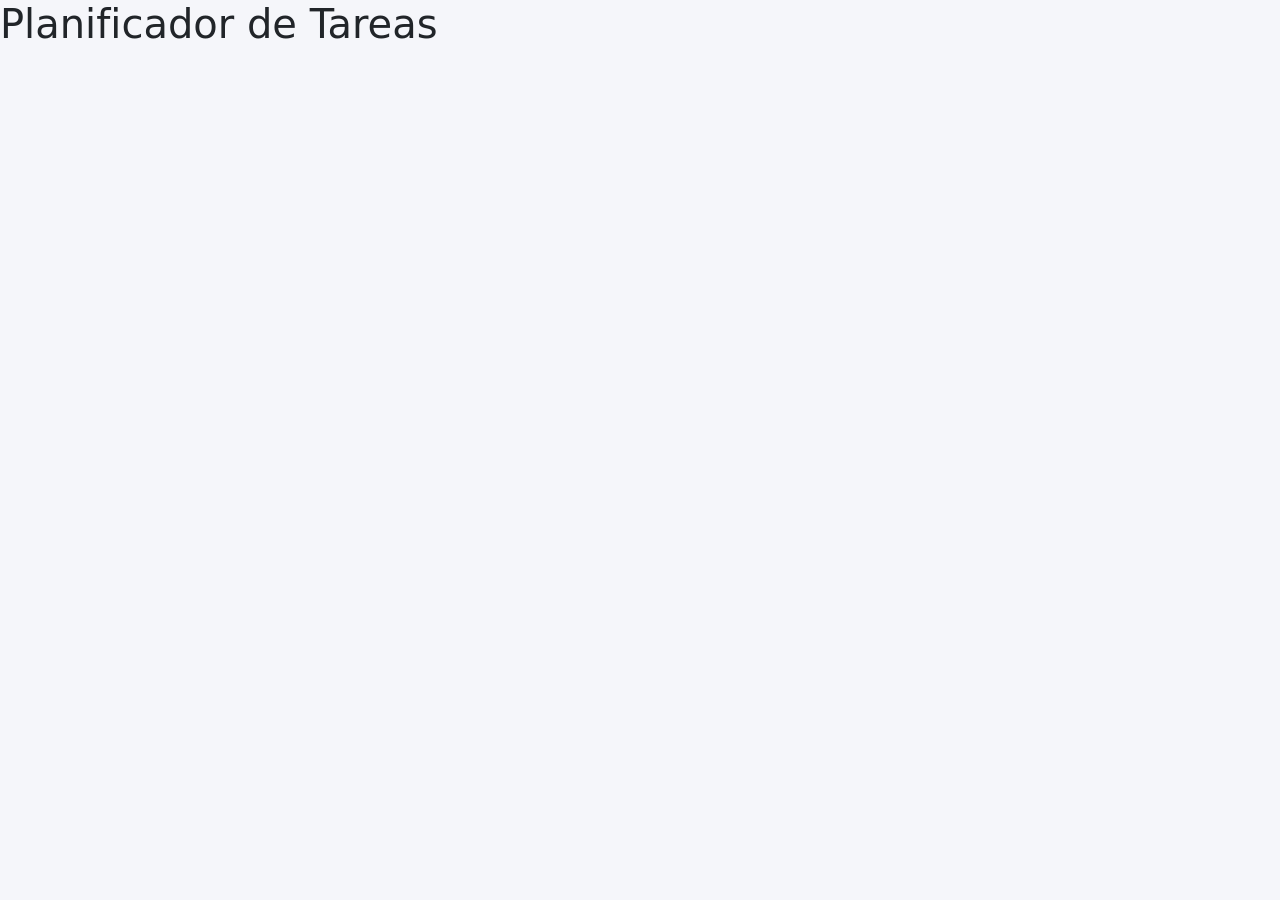
==== index.html @ eb653128 "Crea la estructura inicial del proyecto" ====
<!DOCTYPE html>
<html lang="es">
<head>
  <meta charset="UTF-8">
  <meta name="viewport" content="width=device-width, initial-scale=1.0">
  <title>Planificador de Tareas</title>
  <link href="https://cdn.jsdelivr.net/npm/bootstrap@5.3.3/dist/css/bootstrap.min.css" rel="stylesheet">
  <link rel="stylesheet" href="css/styles.css">
</head>
<body>
  <h1>Planificador de Tareas</h1>
  <script src="https://cdn.jsdelivr.net/npm/bootstrap@5.3.3/dist/js/bootstrap.bundle.min.js"></script>
</body>
</html>
---- css/styles.css ----
body {
  background-color: #f5f6fa;
}
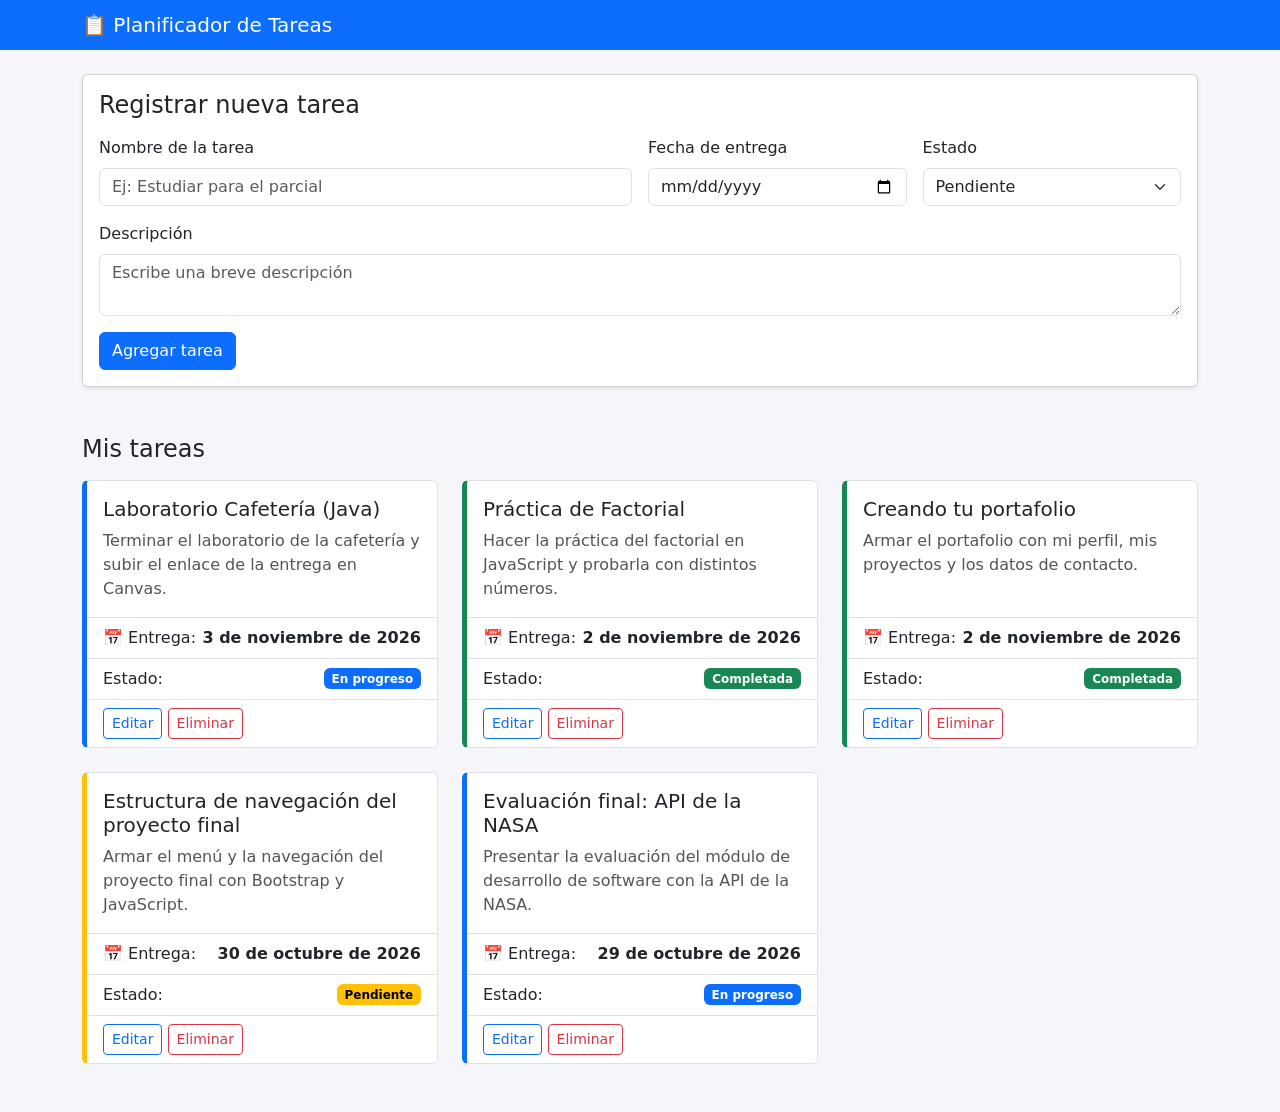
==== commit 5cef805e: "Agrego tarjeta de tarea y lista de tareas" ====
--- a/index.html
+++ b/index.html
@@ -4,11 +4,195 @@
   <meta charset="UTF-8">
   <meta name="viewport" content="width=device-width, initial-scale=1.0">
   <title>Planificador de Tareas</title>
+
+  <!-- Bootstrap 5 -->
   <link href="https://cdn.jsdelivr.net/npm/bootstrap@5.3.3/dist/css/bootstrap.min.css" rel="stylesheet">
+
   <link rel="stylesheet" href="css/styles.css">
 </head>
+
 <body>
-  <h1>Planificador de Tareas</h1>
+
+  <!-- Barra de navegación -->
+  <nav class="navbar navbar-dark bg-primary mb-4">
+    <div class="container">
+      <span class="navbar-brand mb-0 h1">📋 Planificador de Tareas</span>
+    </div>
+  </nav>
+
+  <main class="container pb-5">
+
+    <!-- Formulario de la Tarea 1 -->
+    <section class="card shadow-sm mb-5">
+      <div class="card-body">
+        <h2 class="h4 card-title mb-3">Registrar nueva tarea</h2>
+
+        <form>
+          <div class="row g-3">
+            <div class="col-md-6">
+              <label for="nombre" class="form-label">Nombre de la tarea</label>
+              <input type="text" class="form-control" id="nombre" placeholder="Ej: Estudiar para el parcial">
+            </div>
+
+            <div class="col-md-3">
+              <label for="fecha" class="form-label">Fecha de entrega</label>
+              <input type="date" class="form-control" id="fecha">
+            </div>
+
+            <div class="col-md-3">
+              <label for="estado" class="form-label">Estado</label>
+              <select class="form-select" id="estado">
+                <option selected>Pendiente</option>
+                <option>En progreso</option>
+                <option>Completada</option>
+              </select>
+            </div>
+
+            <div class="col-12">
+              <label for="descripcion" class="form-label">Descripción</label>
+              <textarea class="form-control" id="descripcion" rows="2" placeholder="Escribe una breve descripción"></textarea>
+            </div>
+
+            <div class="col-12">
+              <button type="submit" class="btn btn-primary">Agregar tarea</button>
+            </div>
+          </div>
+        </form>
+      </div>
+    </section>
+
+    <!-- Lista de tareas -->
+    <section>
+      <h2 class="h4 mb-3">Mis tareas</h2>
+
+      <!-- Contenedor donde van las tarjetas (1 columna en celular, 2 en tablet, 3 en pantalla grande) -->
+      <div class="row row-cols-1 row-cols-md-2 row-cols-lg-3 g-4" id="lista-tareas">
+
+        <!-- Tarjeta 1 -->
+        <div class="col">
+          <div class="card tarjeta-tarea estado-progreso h-100">
+            <div class="card-body">
+              <h3 class="h5 card-title">Laboratorio Cafetería (Java)</h3>
+              <p class="card-text">Terminar el laboratorio de la cafetería y subir el enlace de la entrega en Canvas.</p>
+            </div>
+            <ul class="list-group list-group-flush">
+              <li class="list-group-item d-flex justify-content-between align-items-center">
+                <span>📅 Entrega:</span>
+                <strong>3 de noviembre de 2026</strong>
+              </li>
+              <li class="list-group-item d-flex justify-content-between align-items-center">
+                <span>Estado:</span>
+                <span class="badge text-bg-primary">En progreso</span>
+              </li>
+            </ul>
+            <div class="card-footer bg-white">
+              <button type="button" class="btn btn-outline-primary btn-sm">Editar</button>
+              <button type="button" class="btn btn-outline-danger btn-sm">Eliminar</button>
+            </div>
+          </div>
+        </div>
+
+        <!-- Tarjeta 2 -->
+        <div class="col">
+          <div class="card tarjeta-tarea estado-completada h-100">
+            <div class="card-body">
+              <h3 class="h5 card-title">Práctica de Factorial</h3>
+              <p class="card-text">Hacer la práctica del factorial en JavaScript y probarla con distintos números.</p>
+            </div>
+            <ul class="list-group list-group-flush">
+              <li class="list-group-item d-flex justify-content-between align-items-center">
+                <span>📅 Entrega:</span>
+                <strong>2 de noviembre de 2026</strong>
+              </li>
+              <li class="list-group-item d-flex justify-content-between align-items-center">
+                <span>Estado:</span>
+                <span class="badge text-bg-success">Completada</span>
+              </li>
+            </ul>
+            <div class="card-footer bg-white">
+              <button type="button" class="btn btn-outline-primary btn-sm">Editar</button>
+              <button type="button" class="btn btn-outline-danger btn-sm">Eliminar</button>
+            </div>
+          </div>
+        </div>
+
+        <!-- Tarjeta 3 -->
+        <div class="col">
+          <div class="card tarjeta-tarea estado-completada h-100">
+            <div class="card-body">
+              <h3 class="h5 card-title">Creando tu portafolio</h3>
+              <p class="card-text">Armar el portafolio con mi perfil, mis proyectos y los datos de contacto.</p>
+            </div>
+            <ul class="list-group list-group-flush">
+              <li class="list-group-item d-flex justify-content-between align-items-center">
+                <span>📅 Entrega:</span>
+                <strong>2 de noviembre de 2026</strong>
+              </li>
+              <li class="list-group-item d-flex justify-content-between align-items-center">
+                <span>Estado:</span>
+                <span class="badge text-bg-success">Completada</span>
+              </li>
+            </ul>
+            <div class="card-footer bg-white">
+              <button type="button" class="btn btn-outline-primary btn-sm">Editar</button>
+              <button type="button" class="btn btn-outline-danger btn-sm">Eliminar</button>
+            </div>
+          </div>
+        </div>
+
+        <!-- Tarjeta 4 -->
+        <div class="col">
+          <div class="card tarjeta-tarea estado-pendiente h-100">
+            <div class="card-body">
+              <h3 class="h5 card-title">Estructura de navegación del proyecto final</h3>
+              <p class="card-text">Armar el menú y la navegación del proyecto final con Bootstrap y JavaScript.</p>
+            </div>
+            <ul class="list-group list-group-flush">
+              <li class="list-group-item d-flex justify-content-between align-items-center">
+                <span>📅 Entrega:</span>
+                <strong>30 de octubre de 2026</strong>
+              </li>
+              <li class="list-group-item d-flex justify-content-between align-items-center">
+                <span>Estado:</span>
+                <span class="badge text-bg-warning">Pendiente</span>
+              </li>
+            </ul>
+            <div class="card-footer bg-white">
+              <button type="button" class="btn btn-outline-primary btn-sm">Editar</button>
+              <button type="button" class="btn btn-outline-danger btn-sm">Eliminar</button>
+            </div>
+          </div>
+        </div>
+
+        <!-- Tarjeta 5 -->
+        <div class="col">
+          <div class="card tarjeta-tarea estado-progreso h-100">
+            <div class="card-body">
+              <h3 class="h5 card-title">Evaluación final: API de la NASA</h3>
+              <p class="card-text">Presentar la evaluación del módulo de desarrollo de software con la API de la NASA.</p>
+            </div>
+            <ul class="list-group list-group-flush">
+              <li class="list-group-item d-flex justify-content-between align-items-center">
+                <span>📅 Entrega:</span>
+                <strong>29 de octubre de 2026</strong>
+              </li>
+              <li class="list-group-item d-flex justify-content-between align-items-center">
+                <span>Estado:</span>
+                <span class="badge text-bg-primary">En progreso</span>
+              </li>
+            </ul>
+            <div class="card-footer bg-white">
+              <button type="button" class="btn btn-outline-primary btn-sm">Editar</button>
+              <button type="button" class="btn btn-outline-danger btn-sm">Eliminar</button>
+            </div>
+          </div>
+        </div>
+
+      </div>
+    </section>
+
+  </main>
+
   <script src="https://cdn.jsdelivr.net/npm/bootstrap@5.3.3/dist/js/bootstrap.bundle.min.js"></script>
 </body>
-</html>+</html>
--- a/css/styles.css
+++ b/css/styles.css
@@ -1,3 +1,23 @@
 body {
-  background-color: #f5f6fa;
-}+  background-color: #f4f6f9;
+}
+
+/* Un poquito de estilo para que las tarjetas se vean ordenadas */
+.tarjeta-tarea {
+  border: 1px solid #dee2e6;
+  border-left: 5px solid #0d6efd;
+  transition: box-shadow 0.2s;
+}
+
+.tarjeta-tarea:hover {
+  box-shadow: 0 4px 12px rgba(0, 0, 0, 0.12);
+}
+
+/* El borde de la izquierda cambia según el estado */
+.estado-pendiente   { border-left-color: #ffc107; }
+.estado-progreso    { border-left-color: #0d6efd; }
+.estado-completada  { border-left-color: #198754; }
+
+.tarjeta-tarea .card-text {
+  color: #555;
+}
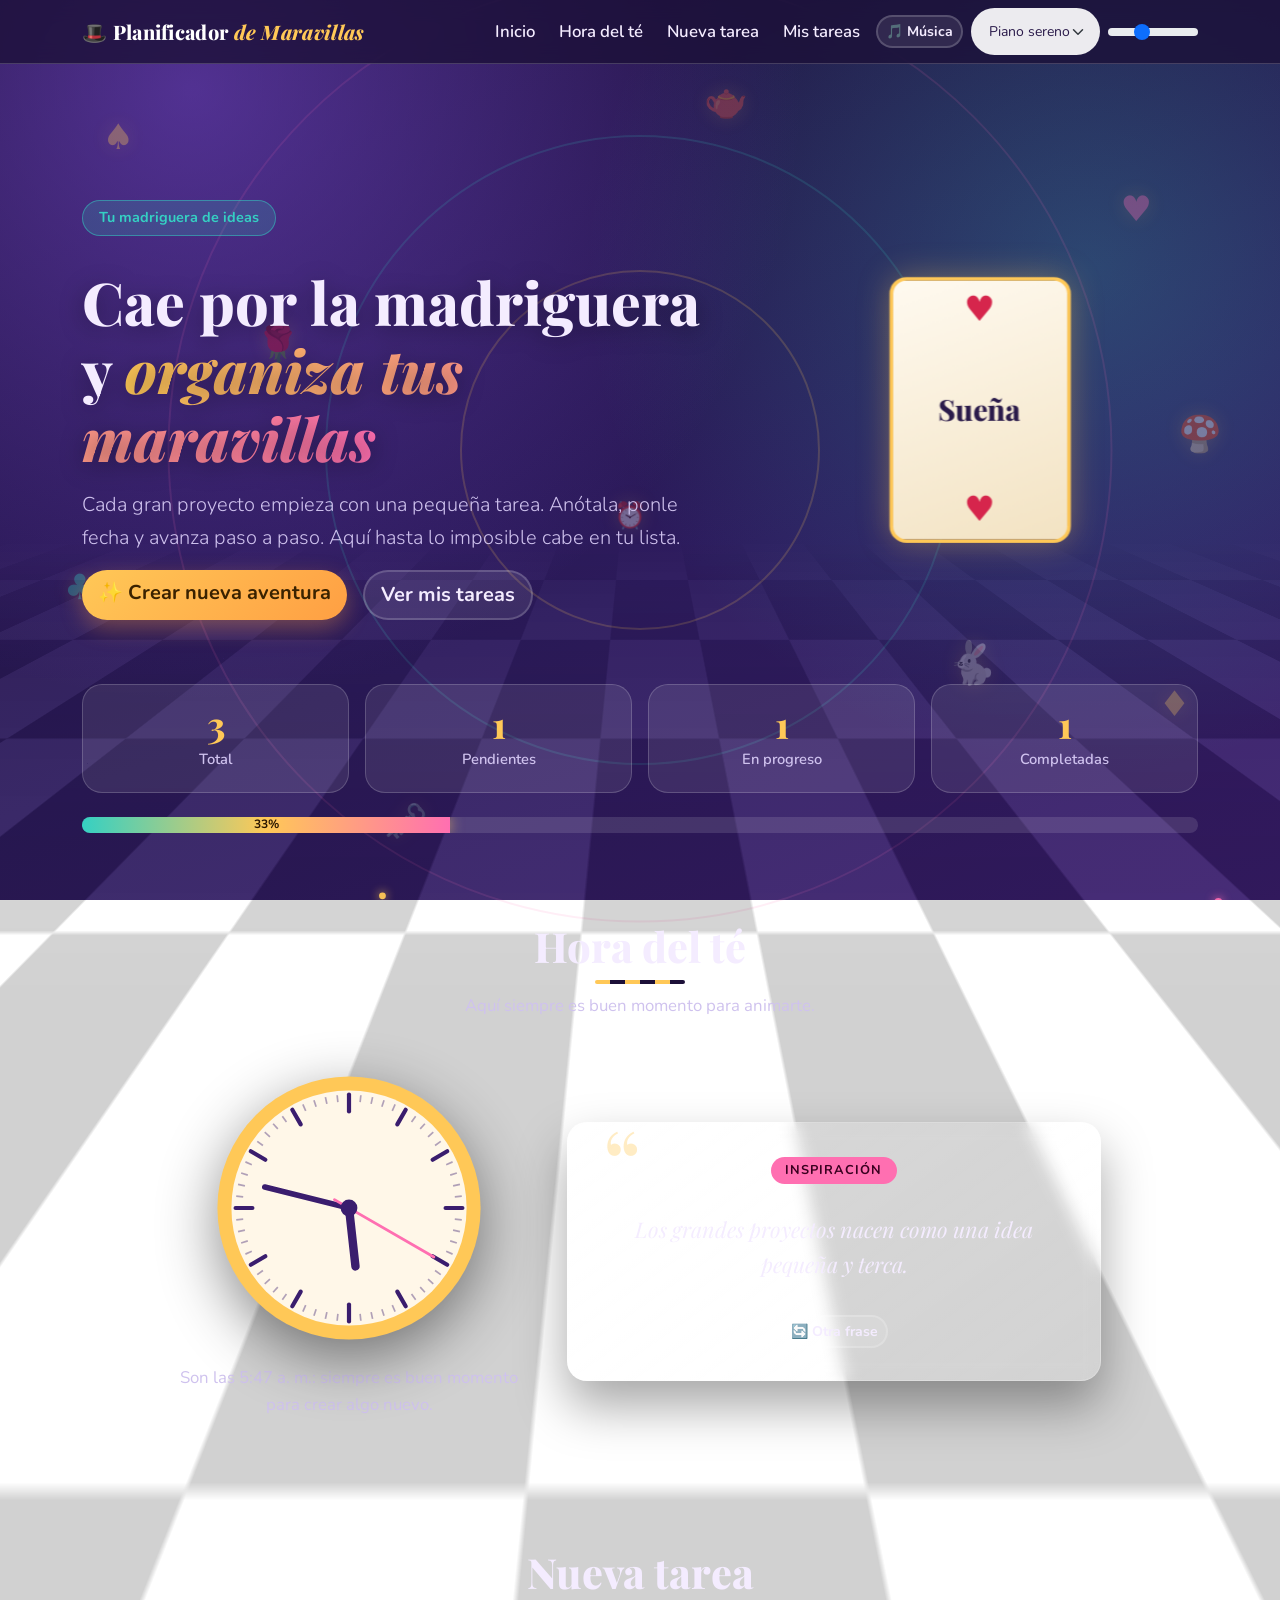
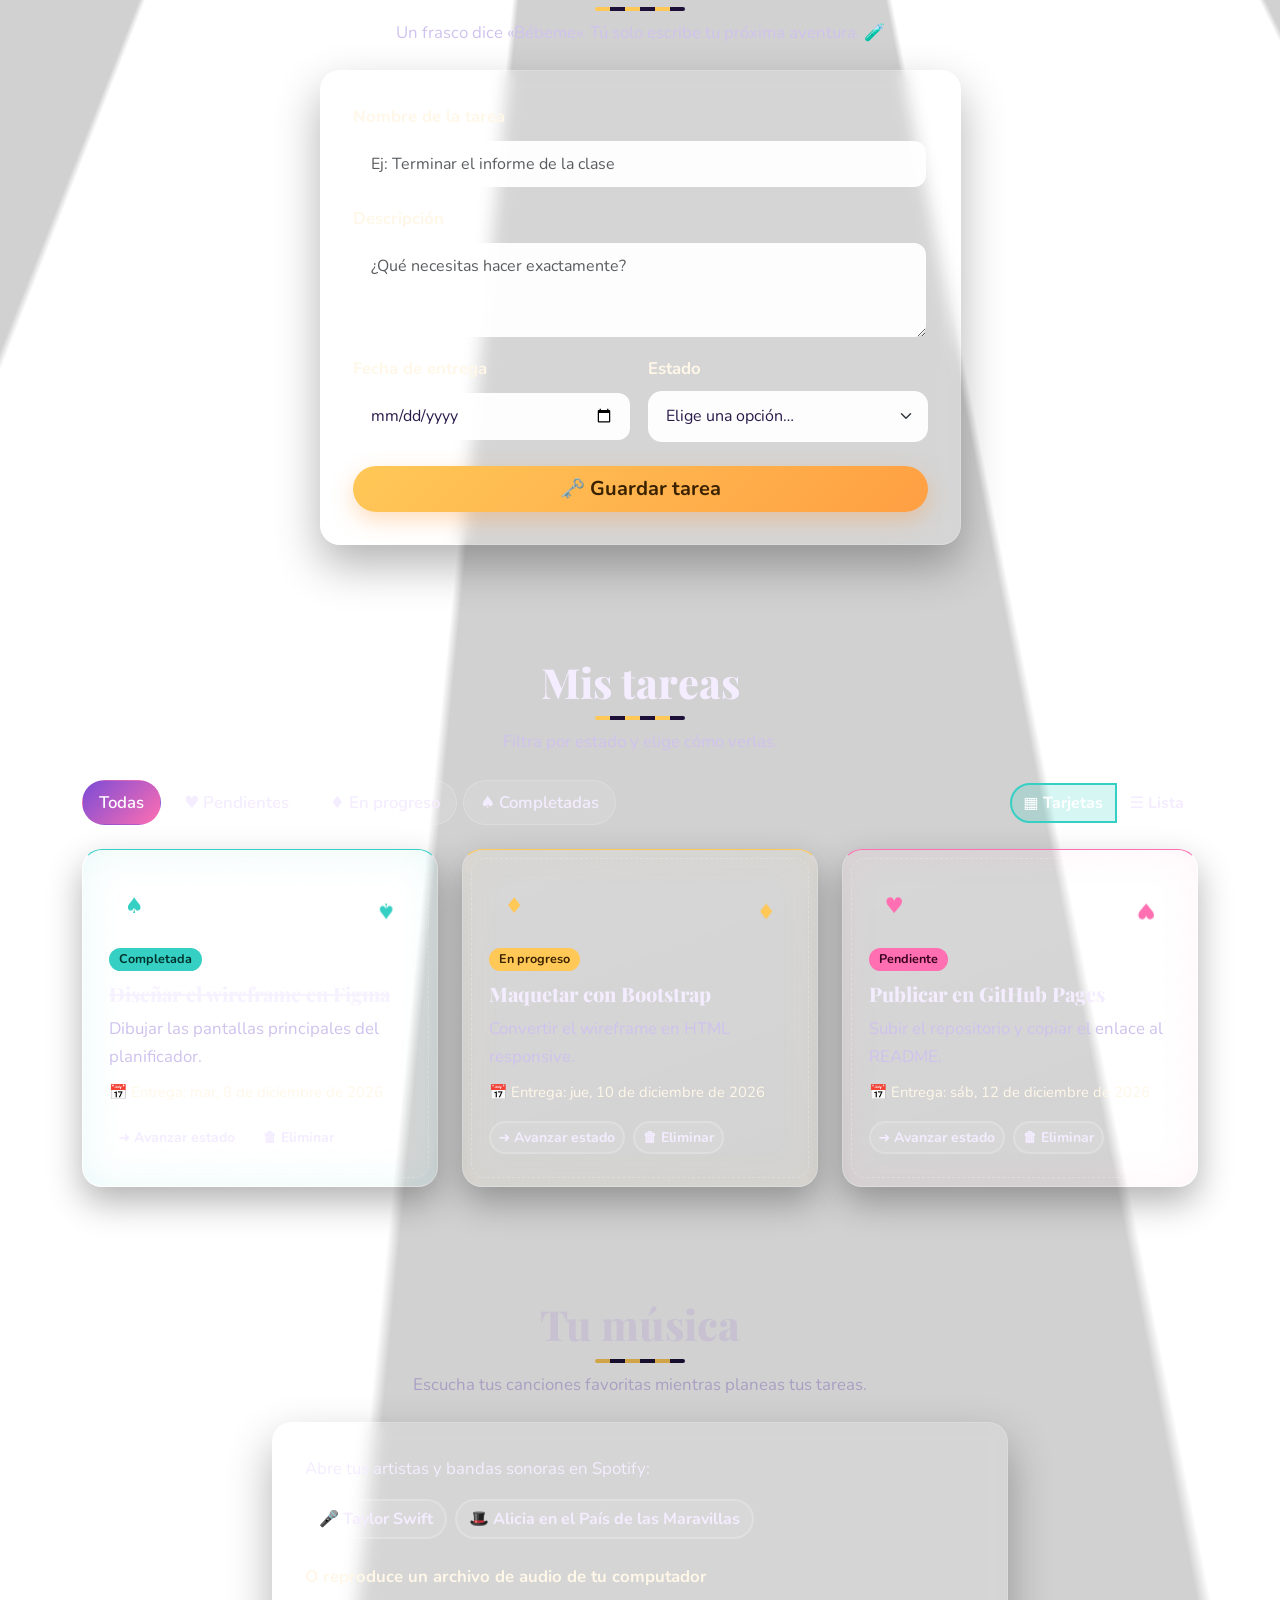
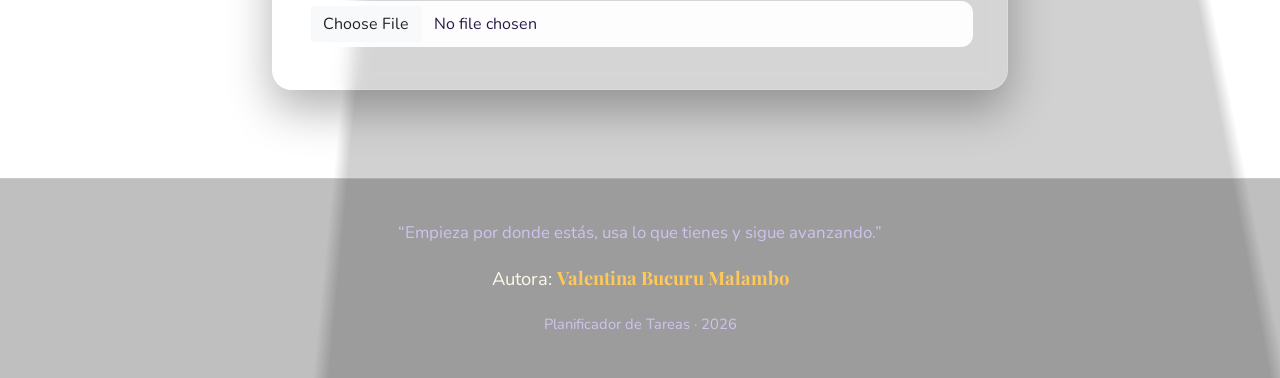
==== commit a52c6fa8: "Organizar estructura del proyecto" ====
--- a/index.html
+++ b/index.html
@@ -2,197 +2,274 @@
 <html lang="es">
 <head>
   <meta charset="UTF-8">
-  <meta name="viewport" content="width=device-width, initial-scale=1.0">
-  <title>Planificador de Tareas</title>
-
-  <!-- Bootstrap 5 -->
+  <meta name="viewport" content="width=device-width, initial-scale=1">
+  <meta name="description" content="Planificador de Tareas con temática del País de las Maravillas: crea, organiza y completa tus proyectos.">
+  <meta name="theme-color" content="#1c1038">
+  <title>Planificador de Tareas | País de las Maravillas</title>
+  <link rel="icon" href="data:image/svg+xml,%3Csvg xmlns='http://www.w3.org/2000/svg' viewBox='0 0 100 100'%3E%3Ctext y='.9em' font-size='90'%3E🎩%3C/text%3E%3C/svg%3E">
+
+  <!-- Bootstrap 5 y tipografías -->
   <link href="https://cdn.jsdelivr.net/npm/bootstrap@5.3.3/dist/css/bootstrap.min.css" rel="stylesheet">
-
-  <link rel="stylesheet" href="css/styles.css">
+  <link rel="preconnect" href="https://fonts.googleapis.com">
+  <link rel="preconnect" href="https://fonts.gstatic.com" crossorigin>
+  <link href="https://fonts.googleapis.com/css2?family=Nunito:wght@400;600;700&family=Playfair+Display:ital,wght@0,600;0,800;1,500&display=swap" rel="stylesheet">
+  <link rel="stylesheet" href="styles.css">
 </head>
-
 <body>
 
+  <!-- Partículas doradas y destellos del cursor -->
+  <canvas id="destellos" aria-hidden="true"></canvas>
+
+  <!-- Escena de fondo: madriguera, objetos flotantes y piso de ajedrez -->
+  <div class="escena" aria-hidden="true">
+    <div class="capa" data-depth="0.02"><span class="anillo a1"></span><span class="anillo a2"></span><span class="anillo a3"></span></div>
+    <div class="capa" data-depth="0.05">
+      <span class="flota f1">♠</span><span class="flota f2">♥</span>
+      <span class="flota f3">♣</span><span class="flota f4">♦</span>
+      <span class="flota f5">🍄</span><span class="flota f6">🗝️</span>
+      <span class="flota f7">🫖</span><span class="flota f8">⏰</span>
+      <span class="flota f9">🌹</span><span class="flota f10">🐇</span>
+    </div>
+    <div class="piso"></div>
+  </div>
+
   <!-- Barra de navegación -->
-  <nav class="navbar navbar-dark bg-primary mb-4">
+  <nav class="navbar navbar-expand-lg navbar-dark fixed-top barra">
     <div class="container">
-      <span class="navbar-brand mb-0 h1">📋 Planificador de Tareas</span>
+      <a class="navbar-brand marca" href="#inicio">🎩 Planificador <span>de Maravillas</span></a>
+      <button class="navbar-toggler" type="button" data-bs-toggle="collapse" data-bs-target="#menuPrincipal"
+              aria-controls="menuPrincipal" aria-expanded="false" aria-label="Abrir menú">
+        <span class="navbar-toggler-icon"></span>
+      </button>
+      <div class="collapse navbar-collapse" id="menuPrincipal">
+        <ul class="navbar-nav ms-auto align-items-lg-center gap-lg-2">
+          <li class="nav-item"><a class="nav-link" href="#inicio">Inicio</a></li>
+          <li class="nav-item"><a class="nav-link" href="#te">Hora del té</a></li>
+          <li class="nav-item"><a class="nav-link" href="#nueva-tarea">Nueva tarea</a></li>
+          <li class="nav-item"><a class="nav-link" href="#mis-tareas">Mis tareas</a></li>
+          <li class="nav-item d-flex flex-wrap align-items-center gap-2 mt-2 mt-lg-0">
+            <button id="musicToggleBtn" class="btn btn-sm btn-musica" type="button" aria-pressed="false">🎵 Música</button>
+            <select id="trackSelect" class="form-select form-select-sm selector-pista" aria-label="Elegir melodía">
+              <option value="3" selected>Piano sereno</option>
+              <option value="4">Piano alegre</option>
+              <option value="5">Violín soñador</option>
+              <option value="6">Violín festivo</option>
+              <option value="0">Vals del té</option>
+              <option value="1">Madriguera</option>
+              <option value="2">Jardín de rosas</option>
+            </select>
+            <input id="volumeRange" type="range" class="form-range volumen" min="0" max="100" value="35" aria-label="Volumen">
+          </li>
+        </ul>
+      </div>
     </div>
   </nav>
 
-  <main class="container pb-5">
-
-    <!-- Formulario de la Tarea 1 -->
-    <section class="card shadow-sm mb-5">
-      <div class="card-body">
-        <h2 class="h4 card-title mb-3">Registrar nueva tarea</h2>
-
-        <form>
-          <div class="row g-3">
-            <div class="col-md-6">
-              <label for="nombre" class="form-label">Nombre de la tarea</label>
-              <input type="text" class="form-control" id="nombre" placeholder="Ej: Estudiar para el parcial">
-            </div>
-
-            <div class="col-md-3">
-              <label for="fecha" class="form-label">Fecha de entrega</label>
-              <input type="date" class="form-control" id="fecha">
-            </div>
-
-            <div class="col-md-3">
-              <label for="estado" class="form-label">Estado</label>
-              <select class="form-select" id="estado">
-                <option selected>Pendiente</option>
-                <option>En progreso</option>
-                <option>Completada</option>
-              </select>
-            </div>
-
-            <div class="col-12">
-              <label for="descripcion" class="form-label">Descripción</label>
-              <textarea class="form-control" id="descripcion" rows="2" placeholder="Escribe una breve descripción"></textarea>
-            </div>
-
-            <div class="col-12">
-              <button type="submit" class="btn btn-primary">Agregar tarea</button>
-            </div>
-          </div>
-        </form>
-      </div>
-    </section>
-
-    <!-- Lista de tareas -->
-    <section>
-      <h2 class="h4 mb-3">Mis tareas</h2>
-
-      <!-- Contenedor donde van las tarjetas (1 columna en celular, 2 en tablet, 3 en pantalla grande) -->
-      <div class="row row-cols-1 row-cols-md-2 row-cols-lg-3 g-4" id="lista-tareas">
-
-        <!-- Tarjeta 1 -->
-        <div class="col">
-          <div class="card tarjeta-tarea estado-progreso h-100">
-            <div class="card-body">
-              <h3 class="h5 card-title">Laboratorio Cafetería (Java)</h3>
-              <p class="card-text">Terminar el laboratorio de la cafetería y subir el enlace de la entrega en Canvas.</p>
-            </div>
-            <ul class="list-group list-group-flush">
-              <li class="list-group-item d-flex justify-content-between align-items-center">
-                <span>📅 Entrega:</span>
-                <strong>3 de noviembre de 2026</strong>
-              </li>
-              <li class="list-group-item d-flex justify-content-between align-items-center">
-                <span>Estado:</span>
-                <span class="badge text-bg-primary">En progreso</span>
-              </li>
-            </ul>
-            <div class="card-footer bg-white">
-              <button type="button" class="btn btn-outline-primary btn-sm">Editar</button>
-              <button type="button" class="btn btn-outline-danger btn-sm">Eliminar</button>
-            </div>
-          </div>
-        </div>
-
-        <!-- Tarjeta 2 -->
-        <div class="col">
-          <div class="card tarjeta-tarea estado-completada h-100">
-            <div class="card-body">
-              <h3 class="h5 card-title">Práctica de Factorial</h3>
-              <p class="card-text">Hacer la práctica del factorial en JavaScript y probarla con distintos números.</p>
-            </div>
-            <ul class="list-group list-group-flush">
-              <li class="list-group-item d-flex justify-content-between align-items-center">
-                <span>📅 Entrega:</span>
-                <strong>2 de noviembre de 2026</strong>
-              </li>
-              <li class="list-group-item d-flex justify-content-between align-items-center">
-                <span>Estado:</span>
-                <span class="badge text-bg-success">Completada</span>
-              </li>
-            </ul>
-            <div class="card-footer bg-white">
-              <button type="button" class="btn btn-outline-primary btn-sm">Editar</button>
-              <button type="button" class="btn btn-outline-danger btn-sm">Eliminar</button>
-            </div>
-          </div>
-        </div>
-
-        <!-- Tarjeta 3 -->
-        <div class="col">
-          <div class="card tarjeta-tarea estado-completada h-100">
-            <div class="card-body">
-              <h3 class="h5 card-title">Creando tu portafolio</h3>
-              <p class="card-text">Armar el portafolio con mi perfil, mis proyectos y los datos de contacto.</p>
-            </div>
-            <ul class="list-group list-group-flush">
-              <li class="list-group-item d-flex justify-content-between align-items-center">
-                <span>📅 Entrega:</span>
-                <strong>2 de noviembre de 2026</strong>
-              </li>
-              <li class="list-group-item d-flex justify-content-between align-items-center">
-                <span>Estado:</span>
-                <span class="badge text-bg-success">Completada</span>
-              </li>
-            </ul>
-            <div class="card-footer bg-white">
-              <button type="button" class="btn btn-outline-primary btn-sm">Editar</button>
-              <button type="button" class="btn btn-outline-danger btn-sm">Eliminar</button>
-            </div>
-          </div>
-        </div>
-
-        <!-- Tarjeta 4 -->
-        <div class="col">
-          <div class="card tarjeta-tarea estado-pendiente h-100">
-            <div class="card-body">
-              <h3 class="h5 card-title">Estructura de navegación del proyecto final</h3>
-              <p class="card-text">Armar el menú y la navegación del proyecto final con Bootstrap y JavaScript.</p>
-            </div>
-            <ul class="list-group list-group-flush">
-              <li class="list-group-item d-flex justify-content-between align-items-center">
-                <span>📅 Entrega:</span>
-                <strong>30 de octubre de 2026</strong>
-              </li>
-              <li class="list-group-item d-flex justify-content-between align-items-center">
-                <span>Estado:</span>
-                <span class="badge text-bg-warning">Pendiente</span>
-              </li>
-            </ul>
-            <div class="card-footer bg-white">
-              <button type="button" class="btn btn-outline-primary btn-sm">Editar</button>
-              <button type="button" class="btn btn-outline-danger btn-sm">Eliminar</button>
-            </div>
-          </div>
-        </div>
-
-        <!-- Tarjeta 5 -->
-        <div class="col">
-          <div class="card tarjeta-tarea estado-progreso h-100">
-            <div class="card-body">
-              <h3 class="h5 card-title">Evaluación final: API de la NASA</h3>
-              <p class="card-text">Presentar la evaluación del módulo de desarrollo de software con la API de la NASA.</p>
-            </div>
-            <ul class="list-group list-group-flush">
-              <li class="list-group-item d-flex justify-content-between align-items-center">
-                <span>📅 Entrega:</span>
-                <strong>29 de octubre de 2026</strong>
-              </li>
-              <li class="list-group-item d-flex justify-content-between align-items-center">
-                <span>Estado:</span>
-                <span class="badge text-bg-primary">En progreso</span>
-              </li>
-            </ul>
-            <div class="card-footer bg-white">
-              <button type="button" class="btn btn-outline-primary btn-sm">Editar</button>
-              <button type="button" class="btn btn-outline-danger btn-sm">Eliminar</button>
-            </div>
-          </div>
-        </div>
-
-      </div>
-    </section>
-
+  <main>
+    <!-- HERO -->
+    <section id="inicio" class="hero">
+      <div class="container">
+        <div class="row align-items-center gy-5 gx-lg-5">
+          <div class="col-lg-7 text-center text-lg-start revelar">
+            <p class="etiqueta">Tu madriguera de ideas</p>
+            <h1 class="titulo-hero">Cae por la madriguera y <em>organiza tus maravillas</em></h1>
+            <p class="lead texto-suave">Cada gran proyecto empieza con una pequeña tarea. Anótala, ponle fecha y
+              avanza paso a paso. Aquí hasta lo imposible cabe en tu lista.</p>
+            <div class="d-flex flex-wrap gap-3 justify-content-center justify-content-lg-start">
+              <a href="#nueva-tarea" class="btn btn-dorado btn-lg">✨ Crear nueva aventura</a>
+              <a href="#mis-tareas" class="btn btn-contorno btn-lg">Ver mis tareas</a>
+            </div>
+          </div>
+
+          <!-- Rueda 3D de cartas -->
+          <div class="col-lg-5 revelar">
+            <div class="escenario-3d" aria-hidden="true">
+              <div class="rueda">
+                <div class="carta-3d c1"><b>♥</b><span>Sueña</span><b>♥</b></div>
+                <div class="carta-3d c2"><b>♦</b><span>Crea</span><b>♦</b></div>
+                <div class="carta-3d c3"><b>♠</b><span>Avanza</span><b>♠</b></div>
+                <div class="carta-3d c4"><b>♣</b><span>Logra</span><b>♣</b></div>
+              </div>
+            </div>
+          </div>
+        </div>
+      </div>
+    </section>
+
+    <!-- RESUMEN -->
+    <section class="resumen" aria-label="Resumen de tareas">
+      <div class="container revelar">
+        <div class="row g-3 text-center">
+          <div class="col-6 col-md-3"><div class="dato tilt"><span id="statTotal">0</span><small>Total</small></div></div>
+          <div class="col-6 col-md-3"><div class="dato tilt"><span id="statPendiente">0</span><small>Pendientes</small></div></div>
+          <div class="col-6 col-md-3"><div class="dato tilt"><span id="statProgreso">0</span><small>En progreso</small></div></div>
+          <div class="col-6 col-md-3"><div class="dato tilt"><span id="statCompletada">0</span><small>Completadas</small></div></div>
+        </div>
+        <div class="progress barra-avance mt-4" role="progressbar" aria-label="Avance general" aria-valuemin="0" aria-valuemax="100">
+          <div id="avanceBar" class="progress-bar" style="width: 0%">0%</div>
+        </div>
+      </div>
+    </section>
+
+    <!-- HORA DEL TÉ: reloj y frases -->
+    <section id="te" class="seccion">
+      <div class="container">
+        <h2 class="titulo-seccion text-center revelar">Hora del té</h2>
+        <p class="text-center texto-suave mb-5 revelar">Aquí siempre es buen momento para animarte.</p>
+        <div class="row gy-5 gx-lg-5 align-items-center justify-content-center">
+          <div class="col-md-5 col-lg-4 text-center revelar">
+            <div class="reloj tilt" role="img" aria-label="Reloj con la hora actual">
+              <svg viewBox="0 0 200 200" width="100%">
+                <circle cx="100" cy="100" r="94" class="reloj-borde"/>
+                <circle cx="100" cy="100" r="84" class="reloj-cara"/>
+                <g id="relojMarcas"></g>
+                <line id="manecillaHora" x1="100" y1="100" x2="100" y2="58" class="mano mano-h"/>
+                <line id="manecillaMin" x1="100" y1="100" x2="100" y2="38" class="mano mano-m"/>
+                <line id="manecillaSeg" x1="100" y1="112" x2="100" y2="30" class="mano mano-s"/>
+                <circle cx="100" cy="100" r="6" class="reloj-centro"/>
+              </svg>
+            </div>
+            <p class="mt-3 texto-suave" id="horaTexto">Cargando la hora…</p>
+          </div>
+          <div class="col-md-7 col-lg-6 revelar">
+            <article class="frase-card tilt" id="fraseCard">
+              <span class="frase-tipo" id="fraseTipo">Ánimo</span>
+              <blockquote class="frase-texto" id="fraseTexto">Cargando una idea maravillosa…</blockquote>
+              <button id="nuevaFraseBtn" class="btn btn-sm btn-contorno" type="button">🔄 Otra frase</button>
+            </article>
+          </div>
+        </div>
+      </div>
+    </section>
+
+    <!-- FORMULARIO -->
+    <section id="nueva-tarea" class="seccion">
+      <div class="container">
+        <div class="row justify-content-center">
+          <div class="col-lg-8 col-xl-7">
+            <h2 class="titulo-seccion text-center revelar">Nueva tarea</h2>
+            <p class="text-center texto-suave mb-4 revelar">Un frasco dice «Bébeme». Tú solo escribe tu próxima aventura. 🧪</p>
+
+            <!-- Alerta de error (oculta al inicio) -->
+            <div id="formAlert" class="alert alert-danger d-none" role="alert" aria-live="assertive">
+              <strong>¡Ups, algo falta en el sombrero! 🎩</strong>
+              <ul id="formAlertList" class="mb-0 mt-2"></ul>
+            </div>
+
+            <form id="taskForm" class="formulario revelar" novalidate>
+              <div class="mb-3">
+                <label for="newTaskNameInput" class="form-label">Nombre de la tarea</label>
+                <input type="text" id="newTaskNameInput" class="form-control" maxlength="60" placeholder="Ej: Terminar el informe de la clase">
+                <div class="invalid-feedback">El nombre no puede estar vacío.</div>
+              </div>
+
+              <div class="mb-3">
+                <label for="newTaskDescriptionInput" class="form-label">Descripción</label>
+                <textarea id="newTaskDescriptionInput" class="form-control" rows="3" maxlength="200" placeholder="¿Qué necesitas hacer exactamente?"></textarea>
+                <div class="invalid-feedback">La descripción no puede estar vacía.</div>
+              </div>
+
+              <div class="row g-3 mb-4">
+                <div class="col-sm-6">
+                  <label for="newTaskDateInput" class="form-label">Fecha de entrega</label>
+                  <input type="date" id="newTaskDateInput" class="form-control">
+                  <div class="invalid-feedback">Selecciona una fecha de entrega.</div>
+                </div>
+                <div class="col-sm-6">
+                  <label for="newTaskStatusSelect" class="form-label">Estado</label>
+                  <select id="newTaskStatusSelect" class="form-select">
+                    <option value="" selected>Elige una opción…</option>
+                    <option value="pendiente">Pendiente</option>
+                    <option value="progreso">En progreso</option>
+                    <option value="completada">Completada</option>
+                  </select>
+                  <div class="invalid-feedback">Debes seleccionar un estado.</div>
+                </div>
+              </div>
+
+              <button type="submit" class="btn btn-dorado btn-lg w-100">🗝️ Guardar tarea</button>
+            </form>
+          </div>
+        </div>
+      </div>
+    </section>
+
+    <!-- LISTA Y TARJETAS -->
+    <section id="mis-tareas" class="seccion">
+      <div class="container">
+        <h2 class="titulo-seccion text-center revelar">Mis tareas</h2>
+        <p class="text-center texto-suave mb-4 revelar">Filtra por estado y elige cómo verlas.</p>
+
+        <div class="d-flex flex-wrap justify-content-between align-items-center gap-3 mb-4">
+          <ul class="nav nav-pills filtros" id="filtroTareas">
+            <li class="nav-item"><button class="nav-link active" data-filtro="todas" type="button">Todas</button></li>
+            <li class="nav-item"><button class="nav-link" data-filtro="pendiente" type="button">♥ Pendientes</button></li>
+            <li class="nav-item"><button class="nav-link" data-filtro="progreso" type="button">♦ En progreso</button></li>
+            <li class="nav-item"><button class="nav-link" data-filtro="completada" type="button">♠ Completadas</button></li>
+          </ul>
+          <div class="btn-group" role="group" aria-label="Cambiar vista">
+            <button type="button" id="vistaTarjetasBtn" class="btn btn-contorno active">▦ Tarjetas</button>
+            <button type="button" id="vistaListaBtn" class="btn btn-contorno">☰ Lista</button>
+          </div>
+        </div>
+
+        <!-- Componente: tarjetas de tarea -->
+        <div id="taskCards" class="row g-4"></div>
+
+        <!-- Componente: lista de tareas -->
+        <ul id="taskList" class="list-group lista-tareas d-none"></ul>
+
+        <p id="listaVacia" class="vacio d-none">Aún no hay tareas por aquí. ¡Crea la primera y empieza a soñar! 🌙</p>
+      </div>
+    </section>
   </main>
 
+  <!-- TU MÚSICA -->
+  <section id="tu-musica" class="seccion">
+    <div class="container">
+      <h2 class="titulo-seccion text-center revelar">Tu música</h2>
+      <p class="text-center texto-suave mb-4 revelar">Escucha tus canciones favoritas mientras planeas tus tareas.</p>
+      <div class="row justify-content-center">
+        <div class="col-lg-8 revelar">
+          <div class="formulario">
+            <p class="mb-3">Abre tus artistas y bandas sonoras en Spotify:</p>
+            <div class="d-flex flex-wrap gap-2 mb-4">
+              <a class="btn btn-contorno" target="_blank" rel="noopener noreferrer"
+                 href="https://open.spotify.com/search/Taylor%20Swift">🎤 Taylor Swift</a>
+              <a class="btn btn-contorno" target="_blank" rel="noopener noreferrer"
+                 href="https://open.spotify.com/search/Alice%20in%20Wonderland%20soundtrack">🎩 Alicia en el País de las Maravillas</a>
+            </div>
+            <label for="archivoMusica" class="form-label">O reproduce un archivo de audio de tu computador</label>
+            <input type="file" id="archivoMusica" class="form-control" accept="audio/*">
+            <p id="nombrePista" class="small texto-suave mt-2 mb-2"></p>
+            <audio id="audioPropio" class="w-100" controls hidden></audio>
+          </div>
+        </div>
+      </div>
+    </div>
+  </section>
+
+  <footer class="pie">
+    <div class="container text-center">
+      <p class="mb-1">“Empieza por donde estás, usa lo que tienes y sigue avanzando.”</p>
+
+      <p class="autora-pie">Autora: <strong>Valentina Bucuru Malambo</strong></p>
+
+      <small>Planificador de Tareas · 2026</small>
+    </div>
+  </footer>
+
+  <!-- Toast de confirmación -->
+  <div class="toast-container position-fixed bottom-0 end-0 p-3">
+    <div id="toastOk" class="toast align-items-center text-bg-success border-0" role="status" aria-live="polite" aria-atomic="true">
+      <div class="d-flex">
+        <div class="toast-body" id="toastTexto">Tarea guardada.</div>
+        <button type="button" class="btn-close btn-close-white me-2 m-auto" data-bs-dismiss="toast" aria-label="Cerrar"></button>
+      </div>
+    </div>
+  </div>
+
   <script src="https://cdn.jsdelivr.net/npm/bootstrap@5.3.3/dist/js/bootstrap.bundle.min.js"></script>
+  <script src="app.js"></script>
 </body>
 </html>
--- a/styles.css
+++ b/styles.css
@@ -0,0 +1,566 @@
+/* ==========================================================
+   Planificador de Tareas · País de las Maravillas
+   ========================================================== */
+
+:root {
+  --noche: #1c1038;
+  --noche-2: #2d1b5e;
+  --violeta: #7b4bd6;
+  --turquesa: #35d0c3;
+  --rosa: #ff6fb1;
+  --oro: #ffc857;
+  --crema: #fff7e8;
+  --texto: #f4ecff;
+  --texto-suave: #cfc2ee;
+  --vidrio: rgba(255, 255, 255, 0.09);
+  --borde: rgba(255, 255, 255, 0.18);
+  --radio: 20px;
+}
+
+* { box-sizing: border-box; }
+
+html { scroll-behavior: smooth; scroll-padding-top: 80px; }
+
+body {
+  margin: 0;
+  font-family: 'Nunito', system-ui, -apple-system, 'Segoe UI', sans-serif;
+  font-size: 1.05rem;
+  line-height: 1.65;
+  color: var(--texto);
+  background:
+    radial-gradient(circle at 15% 10%, rgba(123, 75, 214, 0.55), transparent 45%),
+    radial-gradient(circle at 85% 30%, rgba(53, 208, 195, 0.25), transparent 40%),
+    linear-gradient(160deg, var(--noche), var(--noche-2) 60%, #3a1d6e);
+  background-attachment: fixed;
+  min-height: 100vh;
+  overflow-x: hidden;
+}
+
+h1, h2, h3, .marca { font-family: 'Playfair Display', Georgia, serif; }
+
+a { color: var(--oro); }
+
+/* ---------- Escena de fondo (profundidad) ---------- */
+.escena {
+  position: fixed;
+  inset: 0;
+  z-index: 0;
+  pointer-events: none;
+  perspective: 900px;
+}
+
+.capa {
+  position: absolute;
+  inset: 0;
+  transition: transform 0.15s ease-out;
+}
+
+.anillo {
+  position: absolute;
+  top: 50%;
+  left: 50%;
+  border: 2px solid rgba(255, 200, 87, 0.18);
+  border-radius: 50%;
+  transform: translate(-50%, -50%);
+  animation: latido 9s ease-in-out infinite;
+}
+.a1 { width: 40vmin; height: 40vmin; }
+.a2 { width: 70vmin; height: 70vmin; animation-delay: -3s; border-color: rgba(53, 208, 195, 0.15); }
+.a3 { width: 105vmin; height: 105vmin; animation-delay: -6s; border-color: rgba(255, 111, 177, 0.12); }
+
+@keyframes latido {
+  0%, 100% { transform: translate(-50%, -50%) scale(0.92); opacity: 0.5; }
+  50% { transform: translate(-50%, -50%) scale(1.06); opacity: 1; }
+}
+
+.flota {
+  position: absolute;
+  font-size: 2.2rem;
+  opacity: 0.35;
+  animation: flotar 8s ease-in-out infinite;
+  filter: drop-shadow(0 0 10px rgba(255, 200, 87, 0.4));
+}
+.f1 { top: 12%; left: 8%; color: var(--oro); }
+.f2 { top: 20%; right: 10%; color: var(--rosa); animation-delay: -2s; }
+.f3 { top: 62%; left: 5%; color: var(--turquesa); animation-delay: -4s; }
+.f4 { top: 75%; right: 7%; color: var(--oro); animation-delay: -1s; }
+.f5 { top: 45%; left: 92%; animation-delay: -3s; }
+.f6 { top: 88%; left: 30%; animation-delay: -5s; }
+.f7 { top: 8%; left: 55%; animation-delay: -6s; }
+.f8 { top: 55%; left: 48%; animation-delay: -7s; font-size: 1.6rem; }
+
+@keyframes flotar {
+  0%, 100% { transform: translateY(0) rotate(-6deg); }
+  50% { transform: translateY(-26px) rotate(8deg); }
+}
+
+main, footer, .barra { position: relative; z-index: 1; }
+
+/* ---------- Navegación ---------- */
+.barra {
+  background: rgba(28, 16, 56, 0.78);
+  backdrop-filter: blur(10px);
+  border-bottom: 1px solid var(--borde);
+}
+.marca { font-weight: 800; letter-spacing: 0.3px; }
+.marca span { color: var(--oro); font-style: italic; }
+.nav-link { color: var(--texto) !important; font-weight: 600; }
+.nav-link:hover { color: var(--oro) !important; }
+
+.volumen { width: 90px; accent-color: var(--oro); }
+
+/* ---------- Botones ---------- */
+.btn { border-radius: 999px; font-weight: 700; transition: transform 0.2s, box-shadow 0.2s; }
+.btn:hover { transform: translateY(-3px); }
+
+.btn-dorado {
+  background: linear-gradient(135deg, var(--oro), #ff9f43);
+  color: #3a2200;
+  border: 0;
+  box-shadow: 0 8px 22px rgba(255, 159, 67, 0.35);
+}
+.btn-dorado:hover { color: #3a2200; box-shadow: 0 12px 28px rgba(255, 159, 67, 0.5); }
+
+.btn-contorno {
+  color: var(--texto);
+  border: 2px solid var(--borde);
+  background: var(--vidrio);
+}
+.btn-contorno:hover, .btn-contorno.active {
+  color: #fff;
+  border-color: var(--turquesa);
+  background: rgba(53, 208, 195, 0.2);
+}
+
+.btn-musica {
+  color: var(--texto);
+  border: 2px solid var(--borde);
+  background: var(--vidrio);
+}
+.btn-musica.sonando {
+  border-color: var(--oro);
+  background: rgba(255, 200, 87, 0.2);
+  animation: latido-suave 1.6s ease-in-out infinite;
+}
+@keyframes latido-suave { 50% { box-shadow: 0 0 18px rgba(255, 200, 87, 0.6); } }
+
+/* ---------- Hero ---------- */
+.hero { padding: 8.5rem 0 3rem; }
+
+.etiqueta {
+  display: inline-block;
+  padding: 0.3rem 1rem;
+  border-radius: 999px;
+  background: rgba(53, 208, 195, 0.18);
+  border: 1px solid rgba(53, 208, 195, 0.5);
+  color: var(--turquesa);
+  font-weight: 700;
+  font-size: 0.9rem;
+}
+
+.titulo-hero {
+  font-size: clamp(2.1rem, 5.5vw, 3.7rem);
+  font-weight: 800;
+  line-height: 1.15;
+  margin: 1rem 0;
+  text-shadow: 0 4px 24px rgba(0, 0, 0, 0.35);
+}
+.titulo-hero em {
+  color: var(--oro);
+  background: linear-gradient(90deg, var(--oro), var(--rosa));
+  -webkit-background-clip: text;
+  background-clip: text;
+  -webkit-text-fill-color: transparent;
+}
+
+.texto-suave { color: var(--texto-suave); }
+
+/* ---------- Tilt 3D ---------- */
+.tilt {
+  transform-style: preserve-3d;
+  transition: transform 0.18s ease-out, box-shadow 0.3s;
+  will-change: transform;
+}
+
+/* ---------- Tarjeta de frase ---------- */
+.frase-card {
+  padding: 2rem;
+  border-radius: var(--radio);
+  background: linear-gradient(145deg, rgba(255, 255, 255, 0.16), rgba(255, 255, 255, 0.05));
+  border: 1px solid var(--borde);
+  box-shadow: 0 25px 50px rgba(0, 0, 0, 0.35);
+  backdrop-filter: blur(8px);
+  text-align: center;
+}
+.frase-tipo {
+  display: inline-block;
+  padding: 0.2rem 0.9rem;
+  border-radius: 999px;
+  background: var(--rosa);
+  color: #3a0020;
+  font-weight: 700;
+  font-size: 0.8rem;
+  text-transform: uppercase;
+  letter-spacing: 1px;
+  transform: translateZ(30px);
+}
+.frase-texto {
+  font-family: 'Playfair Display', serif;
+  font-style: italic;
+  font-size: 1.35rem;
+  margin: 1.2rem 0 1.5rem;
+  min-height: 5.5rem;
+  display: flex;
+  align-items: center;
+  justify-content: center;
+  transition: opacity 0.4s;
+}
+.frase-texto.saliendo { opacity: 0; }
+
+/* ---------- Resumen ---------- */
+.resumen { padding: 1rem 0 2rem; }
+.dato {
+  padding: 1.2rem 0.5rem;
+  border-radius: var(--radio);
+  background: var(--vidrio);
+  border: 1px solid var(--borde);
+}
+.dato span { display: block; font-family: 'Playfair Display', serif; font-size: 2.3rem; font-weight: 800; color: var(--oro); line-height: 1.1; }
+.dato small { color: var(--texto-suave); font-weight: 600; }
+
+.barra-avance { height: 16px; border-radius: 999px; background: rgba(255, 255, 255, 0.12); }
+.barra-avance .progress-bar {
+  background: linear-gradient(90deg, var(--turquesa), var(--oro), var(--rosa));
+  color: #2a1700;
+  font-weight: 700;
+  font-size: 0.75rem;
+  transition: width 0.6s ease;
+}
+
+/* ---------- Secciones ---------- */
+.seccion { padding: 3.5rem 0; }
+.titulo-seccion { font-size: clamp(1.8rem, 4vw, 2.6rem); font-weight: 800; }
+.titulo-seccion::after {
+  content: '';
+  display: block;
+  width: 90px;
+  height: 4px;
+  margin: 0.6rem auto 0;
+  border-radius: 4px;
+  background: repeating-linear-gradient(90deg, var(--oro) 0 15px, var(--noche) 15px 30px);
+}
+
+/* ---------- Formulario ---------- */
+.formulario {
+  padding: 2rem;
+  border-radius: var(--radio);
+  background: var(--vidrio);
+  border: 1px solid var(--borde);
+  backdrop-filter: blur(8px);
+  box-shadow: 0 20px 45px rgba(0, 0, 0, 0.3);
+}
+.form-label { font-weight: 700; color: var(--crema); }
+.form-control, .form-select {
+  background-color: rgba(255, 255, 255, 0.95);
+  border: 2px solid transparent;
+  border-radius: 14px;
+  padding: 0.7rem 1rem;
+  color: #2a1a4a;
+}
+.form-control:focus, .form-select:focus {
+  border-color: var(--turquesa);
+  box-shadow: 0 0 0 0.25rem rgba(53, 208, 195, 0.3);
+}
+.invalid-feedback { color: #ffb3c7; font-weight: 600; }
+
+.alert-danger {
+  border-radius: 16px;
+  background: rgba(255, 90, 120, 0.18);
+  border: 1px solid rgba(255, 120, 150, 0.6);
+  color: #ffd6e0;
+}
+
+/* ---------- Tarjeta de tarea ---------- */
+.tarea-card {
+  height: 100%;
+  padding: 1.4rem;
+  border-radius: var(--radio);
+  background: linear-gradient(160deg, rgba(255, 255, 255, 0.14), rgba(255, 255, 255, 0.05));
+  border: 1px solid var(--borde);
+  border-top: 5px solid var(--violeta);
+  box-shadow: 0 15px 35px rgba(0, 0, 0, 0.3);
+  display: flex;
+  flex-direction: column;
+  gap: 0.6rem;
+}
+.tarea-card.est-pendiente { border-top-color: var(--rosa); }
+.tarea-card.est-progreso { border-top-color: var(--oro); }
+.tarea-card.est-completada { border-top-color: var(--turquesa); }
+.tarea-card.est-completada .tarea-nombre { text-decoration: line-through; opacity: 0.7; }
+
+.tarea-nombre { font-size: 1.25rem; font-weight: 800; margin: 0; overflow-wrap: anywhere; }
+.tarea-desc { color: var(--texto-suave); margin: 0; flex-grow: 1; overflow-wrap: anywhere; }
+.tarea-fecha { font-size: 0.92rem; color: var(--crema); }
+.tarea-acciones { display: flex; gap: 0.5rem; flex-wrap: wrap; margin-top: 0.4rem; }
+
+.badge-estado { font-weight: 700; padding: 0.4em 0.8em; border-radius: 999px; }
+.badge-pendiente { background: var(--rosa); color: #3a0020; }
+.badge-progreso { background: var(--oro); color: #3a2200; }
+.badge-completada { background: var(--turquesa); color: #00322e; }
+.badge-atrasada { background: #ff4d6d; color: #fff; }
+
+/* ---------- Lista de tareas ---------- */
+.lista-tareas { gap: 0.7rem; display: flex; flex-direction: column; }
+.lista-tareas .list-group-item {
+  background: var(--vidrio);
+  color: var(--texto);
+  border: 1px solid var(--borde);
+  border-radius: 16px !important;
+  padding: 1rem 1.2rem;
+  display: flex;
+  flex-wrap: wrap;
+  align-items: center;
+  justify-content: space-between;
+  gap: 0.8rem;
+}
+.lista-tareas .item-info { flex: 1 1 260px; min-width: 0; }
+.lista-tareas .item-info strong { overflow-wrap: anywhere; }
+.lista-tareas .est-completada strong { text-decoration: line-through; opacity: 0.7; }
+
+/* ---------- Filtros ---------- */
+.filtros .nav-link {
+  color: var(--texto) !important;
+  border-radius: 999px;
+  background: var(--vidrio);
+  border: 1px solid var(--borde);
+  margin-right: 0.4rem;
+}
+.filtros .nav-link.active {
+  background: linear-gradient(135deg, var(--violeta), var(--rosa));
+  color: #fff !important;
+  border-color: transparent;
+}
+
+.vacio {
+  text-align: center;
+  padding: 2.5rem 1rem;
+  border: 2px dashed var(--borde);
+  border-radius: var(--radio);
+  color: var(--texto-suave);
+}
+
+/* ---------- Animación de aparición ---------- */
+.aparece { animation: aparece 0.5s ease both; }
+@keyframes aparece {
+  from { opacity: 0; transform: translateY(24px) scale(0.96); }
+  to { opacity: 1; transform: none; }
+}
+
+/* ---------- Pie ---------- */
+.pie {
+  padding: 2.5rem 0;
+  margin-top: 2rem;
+  background: rgba(0, 0, 0, 0.25);
+  border-top: 1px solid var(--borde);
+  color: var(--texto-suave);
+}
+
+/* ---------- Responsive ---------- */
+@media (max-width: 576px) {
+  body { font-size: 1rem; }
+  .hero { padding-top: 6.5rem; }
+  .formulario { padding: 1.25rem; }
+  .flota { font-size: 1.5rem; }
+  .volumen { width: 70px; }
+}
+
+/* Respeta a quien prefiere menos movimiento */
+@media (prefers-reduced-motion: reduce) {
+  *, *::before, *::after { animation: none !important; transition: none !important; }
+  html { scroll-behavior: auto; }
+}
+
+/* ==========================================================
+   Capa de diseño 2: profundidad, naipes, reloj y destellos
+   ========================================================== */
+
+#destellos {
+  position: fixed;
+  inset: 0;
+  width: 100%;
+  height: 100%;
+  z-index: 2;
+  pointer-events: none;
+}
+
+.f9 { top: 35%; left: 20%; animation-delay: -2.5s; }
+.f10 { top: 70%; right: 22%; animation-delay: -4.5s; font-size: 2.6rem; }
+
+/* ---------- Piso de ajedrez en perspectiva ---------- */
+.piso {
+  position: absolute;
+  left: -50%;
+  width: 200%;
+  bottom: -30vh;
+  height: 70vh;
+  background:
+    conic-gradient(rgba(255, 255, 255, 0.07) 25%, rgba(0, 0, 0, 0.18) 0 50%,
+                   rgba(255, 255, 255, 0.07) 0 75%, rgba(0, 0, 0, 0.18) 0) 0 0 / 120px 120px;
+  transform: perspective(500px) rotateX(62deg);
+  transform-origin: top center;
+  mask-image: linear-gradient(to bottom, transparent, #000 40%);
+  -webkit-mask-image: linear-gradient(to bottom, transparent, #000 40%);
+  animation: avanzarPiso 12s linear infinite;
+}
+@keyframes avanzarPiso { to { background-position: 0 120px; } }
+
+/* ---------- Rueda 3D de cartas ---------- */
+.escenario-3d {
+  height: 360px;
+  perspective: 1100px;
+  display: flex;
+  align-items: center;
+  justify-content: center;
+}
+.rueda {
+  position: relative;
+  width: 150px;
+  height: 220px;
+  transform-style: preserve-3d;
+  animation: girar 22s linear infinite;
+}
+.escenario-3d:hover .rueda { animation-play-state: paused; }
+
+.carta-3d {
+  position: absolute;
+  inset: 0;
+  display: flex;
+  flex-direction: column;
+  align-items: center;
+  justify-content: space-between;
+  padding: 0.6rem 0.4rem;
+  border-radius: 14px;
+  background: linear-gradient(160deg, #fffaf0, #f3e3c3);
+  border: 3px solid var(--oro);
+  box-shadow: 0 0 26px rgba(255, 200, 87, 0.35);
+  color: #2a1a4a;
+  backface-visibility: hidden;
+  -webkit-backface-visibility: hidden;
+}
+.carta-3d b { font-size: 1.8rem; line-height: 1; }
+.carta-3d span { font-family: 'Playfair Display', serif; font-size: 1.5rem; font-weight: 800; }
+.c1 { transform: rotateY(0deg) translateZ(190px); }
+.c2 { transform: rotateY(90deg) translateZ(190px); }
+.c3 { transform: rotateY(180deg) translateZ(190px); }
+.c4 { transform: rotateY(270deg) translateZ(190px); }
+.c1 b, .c2 b { color: #d6254c; }
+
+@keyframes girar {
+  from { transform: rotateX(-8deg) rotateY(0deg); }
+  to { transform: rotateX(-8deg) rotateY(360deg); }
+}
+
+/* ---------- Reloj ---------- */
+.reloj { max-width: 280px; margin: 0 auto; filter: drop-shadow(0 18px 30px rgba(0, 0, 0, 0.45)); }
+.reloj-borde { fill: var(--oro); }
+.reloj-cara { fill: var(--crema); }
+.reloj-centro { fill: #3a1d6e; }
+.marca-hora { stroke: #3a1d6e; stroke-width: 3; stroke-linecap: round; }
+.marca-min { stroke: rgba(58, 29, 110, 0.4); stroke-width: 1.2; }
+.mano { stroke-linecap: round; }
+.mano-h { stroke: #3a1d6e; stroke-width: 6; }
+.mano-m { stroke: #3a1d6e; stroke-width: 4; }
+.mano-s { stroke: var(--rosa); stroke-width: 2; }
+
+/* ---------- Tarjeta de tarea tipo naipe ---------- */
+.tarea-card { position: relative; padding: 2rem 1.6rem; border-top-width: 1px; }
+.tarea-card::before {
+  content: '';
+  position: absolute;
+  inset: 8px;
+  border: 1px dashed rgba(255, 255, 255, 0.22);
+  border-radius: 14px;
+  pointer-events: none;
+}
+.palo {
+  position: absolute;
+  font-size: 1.35rem;
+  font-weight: 800;
+  line-height: 1;
+  transform: translateZ(25px);
+}
+.palo.tl { top: 14px; left: 16px; }
+.palo.br { bottom: 14px; right: 16px; transform: rotate(180deg) translateZ(25px); }
+.est-pendiente .palo { color: var(--rosa); }
+.est-progreso .palo { color: var(--oro); }
+.est-completada .palo { color: var(--turquesa); }
+.tarea-card.est-pendiente { box-shadow: 0 15px 35px rgba(0, 0, 0, 0.3), inset 0 0 40px rgba(255, 111, 177, 0.08); }
+.tarea-card.est-progreso { box-shadow: 0 15px 35px rgba(0, 0, 0, 0.3), inset 0 0 40px rgba(255, 200, 87, 0.08); }
+.tarea-card.est-completada { box-shadow: 0 15px 35px rgba(0, 0, 0, 0.3), inset 0 0 40px rgba(53, 208, 195, 0.1); }
+.tarea-card > * { position: relative; }
+
+/* ---------- Detalles extra ---------- */
+.selector-pista {
+  width: auto;
+  max-width: 150px;
+  background-color: rgba(255, 255, 255, 0.92);
+  border-radius: 999px;
+}
+
+.frase-card { position: relative; }
+.frase-card::before {
+  content: '“';
+  position: absolute;
+  top: -0.1em;
+  left: 0.35em;
+  font-family: 'Playfair Display', serif;
+  font-size: 6rem;
+  color: rgba(255, 200, 87, 0.35);
+  line-height: 1;
+}
+
+.barra-avance .progress-bar { box-shadow: 0 0 14px rgba(255, 200, 87, 0.6); }
+
+.btn-dorado { position: relative; overflow: hidden; }
+.btn-dorado::after {
+  content: '';
+  position: absolute;
+  top: 0;
+  left: -120%;
+  width: 60%;
+  height: 100%;
+  background: linear-gradient(100deg, transparent, rgba(255, 255, 255, 0.55), transparent);
+  transform: skewX(-20deg);
+  transition: left 0.6s;
+}
+.btn-dorado:hover::after { left: 140%; }
+
+::selection { background: var(--rosa); color: #fff; }
+::-webkit-scrollbar { width: 10px; }
+::-webkit-scrollbar-track { background: var(--noche); }
+::-webkit-scrollbar-thumb { background: linear-gradient(var(--violeta), var(--rosa)); border-radius: 10px; }
+
+/* ---------- Aparición al hacer scroll ---------- */
+.revelar { opacity: 0; transform: translateY(40px) rotateX(8deg); transition: opacity 0.8s ease, transform 0.8s ease; }
+.revelar.visible { opacity: 1; transform: none; }
+
+@media (max-width: 576px) {
+  .escenario-3d { height: 300px; }
+  .rueda { width: 120px; height: 180px; }
+  .c1 { transform: rotateY(0deg) translateZ(150px); }
+  .c2 { transform: rotateY(90deg) translateZ(150px); }
+  .c3 { transform: rotateY(180deg) translateZ(150px); }
+  .c4 { transform: rotateY(270deg) translateZ(150px); }
+  .selector-pista { max-width: 130px; }
+}
+
+@media (prefers-reduced-motion: reduce) {
+  .revelar { opacity: 1; transform: none; }
+}
+
+/* ---------- Créditos ---------- */
+.autora-pie { margin: 1rem 0; font-size: 1.15rem; color: var(--crema); }
+.autora-pie strong { font-family: 'Playfair Display', serif; color: var(--oro); }
+
+/* Títulos con color propio, sin depender del tema de Bootstrap */
+h1, h2, h3 { color: var(--texto); }
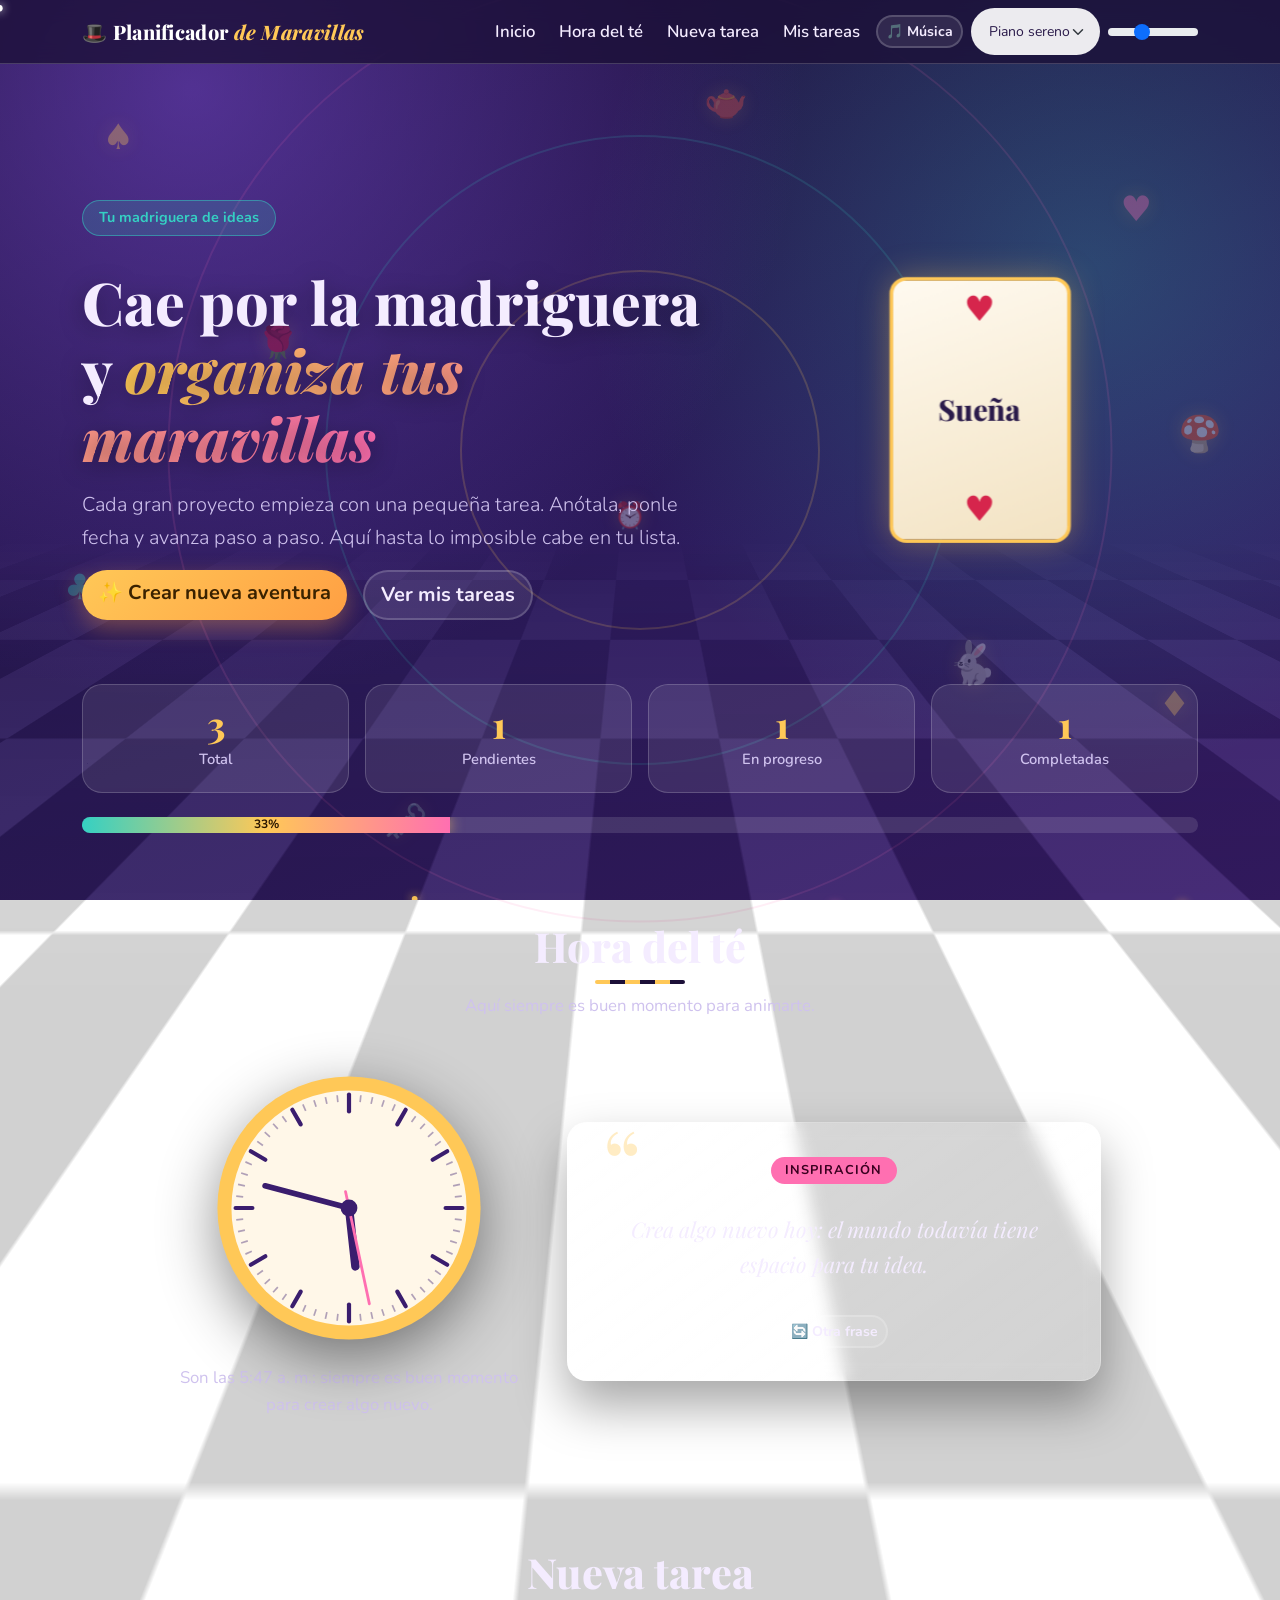
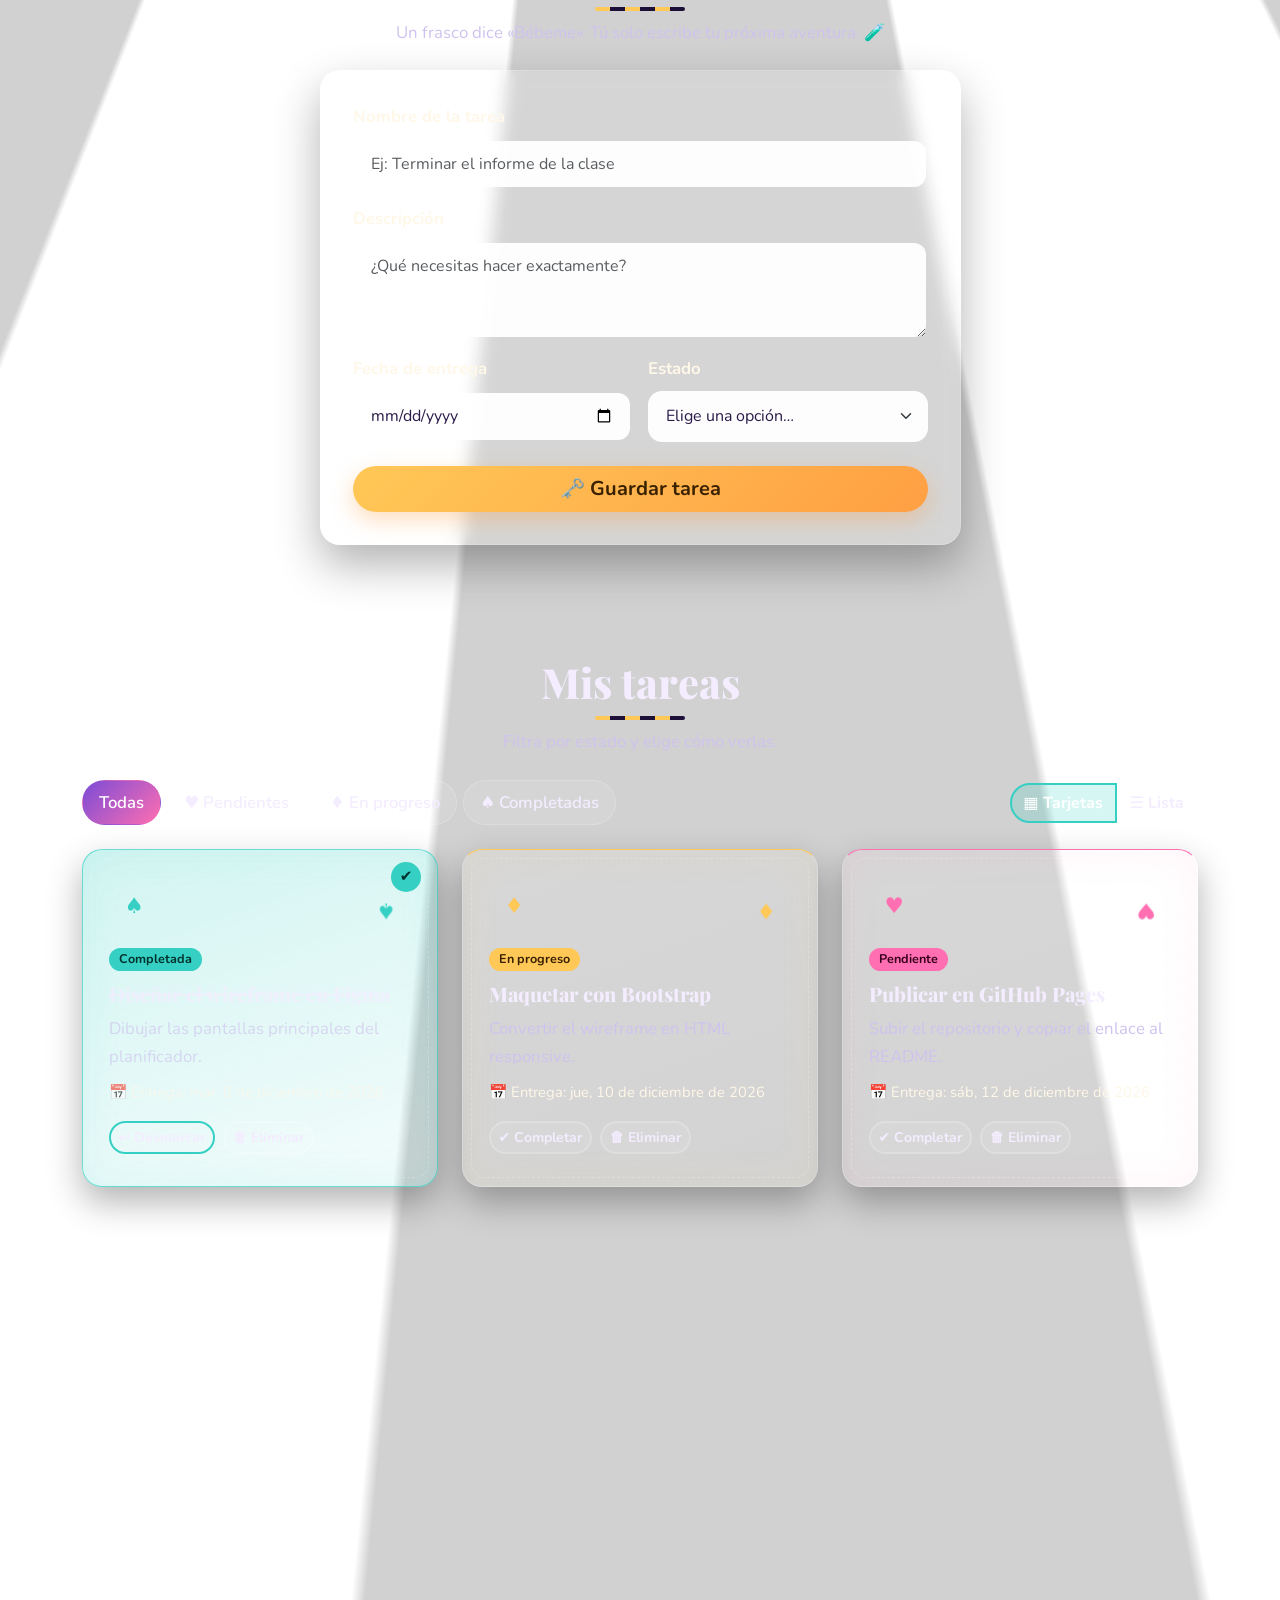
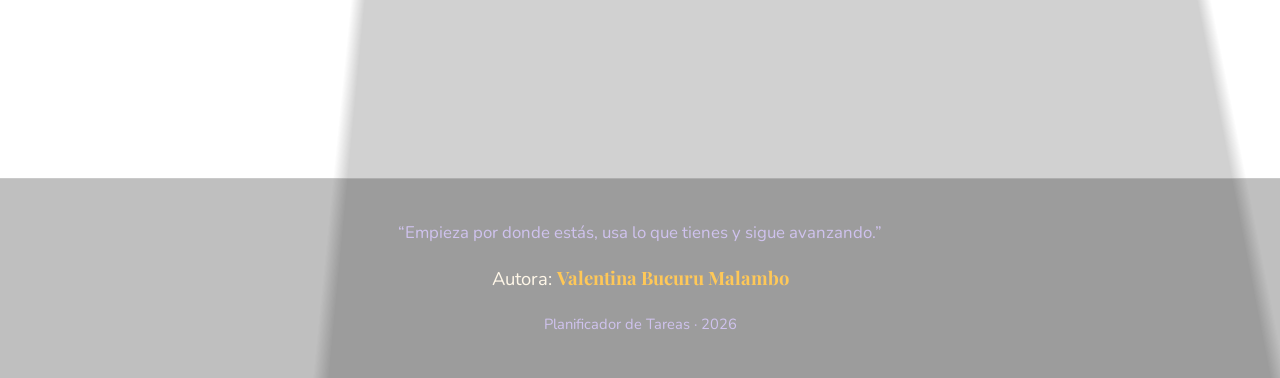
==== commit 60480852: "Tarea 4: clase TaskManager y botón completar tarea" ====
--- a/index.html
+++ b/index.html
@@ -13,7 +13,7 @@
   <link rel="preconnect" href="https://fonts.googleapis.com">
   <link rel="preconnect" href="https://fonts.gstatic.com" crossorigin>
   <link href="https://fonts.googleapis.com/css2?family=Nunito:wght@400;600;700&family=Playfair+Display:ital,wght@0,600;0,800;1,500&display=swap" rel="stylesheet">
-  <link rel="stylesheet" href="styles.css">
+  <link rel="stylesheet" href="css/styles.css">
 </head>
 <body>
 
@@ -270,6 +270,7 @@
   </div>
 
   <script src="https://cdn.jsdelivr.net/npm/bootstrap@5.3.3/dist/js/bootstrap.bundle.min.js"></script>
-  <script src="app.js"></script>
+  <script src="js/taskManager.js"></script>
+  <script src="js/index.js"></script>
 </body>
 </html>
--- a/css/styles.css
+++ b/css/styles.css
@@ -0,0 +1,597 @@
+/* ==========================================================
+   Planificador de Tareas · País de las Maravillas
+   ========================================================== */
+
+:root {
+  --noche: #1c1038;
+  --noche-2: #2d1b5e;
+  --violeta: #7b4bd6;
+  --turquesa: #35d0c3;
+  --rosa: #ff6fb1;
+  --oro: #ffc857;
+  --crema: #fff7e8;
+  --texto: #f4ecff;
+  --texto-suave: #cfc2ee;
+  --vidrio: rgba(255, 255, 255, 0.09);
+  --borde: rgba(255, 255, 255, 0.18);
+  --radio: 20px;
+}
+
+* { box-sizing: border-box; }
+
+html { scroll-behavior: smooth; scroll-padding-top: 80px; }
+
+body {
+  margin: 0;
+  font-family: 'Nunito', system-ui, -apple-system, 'Segoe UI', sans-serif;
+  font-size: 1.05rem;
+  line-height: 1.65;
+  color: var(--texto);
+  background:
+    radial-gradient(circle at 15% 10%, rgba(123, 75, 214, 0.55), transparent 45%),
+    radial-gradient(circle at 85% 30%, rgba(53, 208, 195, 0.25), transparent 40%),
+    linear-gradient(160deg, var(--noche), var(--noche-2) 60%, #3a1d6e);
+  background-attachment: fixed;
+  min-height: 100vh;
+  overflow-x: hidden;
+}
+
+h1, h2, h3, .marca { font-family: 'Playfair Display', Georgia, serif; }
+
+a { color: var(--oro); }
+
+/* ---------- Escena de fondo (profundidad) ---------- */
+.escena {
+  position: fixed;
+  inset: 0;
+  z-index: 0;
+  pointer-events: none;
+  perspective: 900px;
+}
+
+.capa {
+  position: absolute;
+  inset: 0;
+  transition: transform 0.15s ease-out;
+}
+
+.anillo {
+  position: absolute;
+  top: 50%;
+  left: 50%;
+  border: 2px solid rgba(255, 200, 87, 0.18);
+  border-radius: 50%;
+  transform: translate(-50%, -50%);
+  animation: latido 9s ease-in-out infinite;
+}
+.a1 { width: 40vmin; height: 40vmin; }
+.a2 { width: 70vmin; height: 70vmin; animation-delay: -3s; border-color: rgba(53, 208, 195, 0.15); }
+.a3 { width: 105vmin; height: 105vmin; animation-delay: -6s; border-color: rgba(255, 111, 177, 0.12); }
+
+@keyframes latido {
+  0%, 100% { transform: translate(-50%, -50%) scale(0.92); opacity: 0.5; }
+  50% { transform: translate(-50%, -50%) scale(1.06); opacity: 1; }
+}
+
+.flota {
+  position: absolute;
+  font-size: 2.2rem;
+  opacity: 0.35;
+  animation: flotar 8s ease-in-out infinite;
+  filter: drop-shadow(0 0 10px rgba(255, 200, 87, 0.4));
+}
+.f1 { top: 12%; left: 8%; color: var(--oro); }
+.f2 { top: 20%; right: 10%; color: var(--rosa); animation-delay: -2s; }
+.f3 { top: 62%; left: 5%; color: var(--turquesa); animation-delay: -4s; }
+.f4 { top: 75%; right: 7%; color: var(--oro); animation-delay: -1s; }
+.f5 { top: 45%; left: 92%; animation-delay: -3s; }
+.f6 { top: 88%; left: 30%; animation-delay: -5s; }
+.f7 { top: 8%; left: 55%; animation-delay: -6s; }
+.f8 { top: 55%; left: 48%; animation-delay: -7s; font-size: 1.6rem; }
+
+@keyframes flotar {
+  0%, 100% { transform: translateY(0) rotate(-6deg); }
+  50% { transform: translateY(-26px) rotate(8deg); }
+}
+
+main, footer, .barra { position: relative; z-index: 1; }
+
+/* ---------- Navegación ---------- */
+.barra {
+  background: rgba(28, 16, 56, 0.78);
+  backdrop-filter: blur(10px);
+  border-bottom: 1px solid var(--borde);
+}
+.marca { font-weight: 800; letter-spacing: 0.3px; }
+.marca span { color: var(--oro); font-style: italic; }
+.nav-link { color: var(--texto) !important; font-weight: 600; }
+.nav-link:hover { color: var(--oro) !important; }
+
+.volumen { width: 90px; accent-color: var(--oro); }
+
+/* ---------- Botones ---------- */
+.btn { border-radius: 999px; font-weight: 700; transition: transform 0.2s, box-shadow 0.2s; }
+.btn:hover { transform: translateY(-3px); }
+
+.btn-dorado {
+  background: linear-gradient(135deg, var(--oro), #ff9f43);
+  color: #3a2200;
+  border: 0;
+  box-shadow: 0 8px 22px rgba(255, 159, 67, 0.35);
+}
+.btn-dorado:hover { color: #3a2200; box-shadow: 0 12px 28px rgba(255, 159, 67, 0.5); }
+
+.btn-contorno {
+  color: var(--texto);
+  border: 2px solid var(--borde);
+  background: var(--vidrio);
+}
+.btn-contorno:hover, .btn-contorno.active {
+  color: #fff;
+  border-color: var(--turquesa);
+  background: rgba(53, 208, 195, 0.2);
+}
+
+.btn-musica {
+  color: var(--texto);
+  border: 2px solid var(--borde);
+  background: var(--vidrio);
+}
+.btn-musica.sonando {
+  border-color: var(--oro);
+  background: rgba(255, 200, 87, 0.2);
+  animation: latido-suave 1.6s ease-in-out infinite;
+}
+@keyframes latido-suave { 50% { box-shadow: 0 0 18px rgba(255, 200, 87, 0.6); } }
+
+/* ---------- Hero ---------- */
+.hero { padding: 8.5rem 0 3rem; }
+
+.etiqueta {
+  display: inline-block;
+  padding: 0.3rem 1rem;
+  border-radius: 999px;
+  background: rgba(53, 208, 195, 0.18);
+  border: 1px solid rgba(53, 208, 195, 0.5);
+  color: var(--turquesa);
+  font-weight: 700;
+  font-size: 0.9rem;
+}
+
+.titulo-hero {
+  font-size: clamp(2.1rem, 5.5vw, 3.7rem);
+  font-weight: 800;
+  line-height: 1.15;
+  margin: 1rem 0;
+  text-shadow: 0 4px 24px rgba(0, 0, 0, 0.35);
+}
+.titulo-hero em {
+  color: var(--oro);
+  background: linear-gradient(90deg, var(--oro), var(--rosa));
+  -webkit-background-clip: text;
+  background-clip: text;
+  -webkit-text-fill-color: transparent;
+}
+
+.texto-suave { color: var(--texto-suave); }
+
+/* ---------- Tilt 3D ---------- */
+.tilt {
+  transform-style: preserve-3d;
+  transition: transform 0.18s ease-out, box-shadow 0.3s;
+  will-change: transform;
+}
+
+/* ---------- Tarjeta de frase ---------- */
+.frase-card {
+  padding: 2rem;
+  border-radius: var(--radio);
+  background: linear-gradient(145deg, rgba(255, 255, 255, 0.16), rgba(255, 255, 255, 0.05));
+  border: 1px solid var(--borde);
+  box-shadow: 0 25px 50px rgba(0, 0, 0, 0.35);
+  backdrop-filter: blur(8px);
+  text-align: center;
+}
+.frase-tipo {
+  display: inline-block;
+  padding: 0.2rem 0.9rem;
+  border-radius: 999px;
+  background: var(--rosa);
+  color: #3a0020;
+  font-weight: 700;
+  font-size: 0.8rem;
+  text-transform: uppercase;
+  letter-spacing: 1px;
+  transform: translateZ(30px);
+}
+.frase-texto {
+  font-family: 'Playfair Display', serif;
+  font-style: italic;
+  font-size: 1.35rem;
+  margin: 1.2rem 0 1.5rem;
+  min-height: 5.5rem;
+  display: flex;
+  align-items: center;
+  justify-content: center;
+  transition: opacity 0.4s;
+}
+.frase-texto.saliendo { opacity: 0; }
+
+/* ---------- Resumen ---------- */
+.resumen { padding: 1rem 0 2rem; }
+.dato {
+  padding: 1.2rem 0.5rem;
+  border-radius: var(--radio);
+  background: var(--vidrio);
+  border: 1px solid var(--borde);
+}
+.dato span { display: block; font-family: 'Playfair Display', serif; font-size: 2.3rem; font-weight: 800; color: var(--oro); line-height: 1.1; }
+.dato small { color: var(--texto-suave); font-weight: 600; }
+
+.barra-avance { height: 16px; border-radius: 999px; background: rgba(255, 255, 255, 0.12); }
+.barra-avance .progress-bar {
+  background: linear-gradient(90deg, var(--turquesa), var(--oro), var(--rosa));
+  color: #2a1700;
+  font-weight: 700;
+  font-size: 0.75rem;
+  transition: width 0.6s ease;
+}
+
+/* ---------- Secciones ---------- */
+.seccion { padding: 3.5rem 0; }
+.titulo-seccion { font-size: clamp(1.8rem, 4vw, 2.6rem); font-weight: 800; }
+.titulo-seccion::after {
+  content: '';
+  display: block;
+  width: 90px;
+  height: 4px;
+  margin: 0.6rem auto 0;
+  border-radius: 4px;
+  background: repeating-linear-gradient(90deg, var(--oro) 0 15px, var(--noche) 15px 30px);
+}
+
+/* ---------- Formulario ---------- */
+.formulario {
+  padding: 2rem;
+  border-radius: var(--radio);
+  background: var(--vidrio);
+  border: 1px solid var(--borde);
+  backdrop-filter: blur(8px);
+  box-shadow: 0 20px 45px rgba(0, 0, 0, 0.3);
+}
+.form-label { font-weight: 700; color: var(--crema); }
+.form-control, .form-select {
+  background-color: rgba(255, 255, 255, 0.95);
+  border: 2px solid transparent;
+  border-radius: 14px;
+  padding: 0.7rem 1rem;
+  color: #2a1a4a;
+}
+.form-control:focus, .form-select:focus {
+  border-color: var(--turquesa);
+  box-shadow: 0 0 0 0.25rem rgba(53, 208, 195, 0.3);
+}
+.invalid-feedback { color: #ffb3c7; font-weight: 600; }
+
+.alert-danger {
+  border-radius: 16px;
+  background: rgba(255, 90, 120, 0.18);
+  border: 1px solid rgba(255, 120, 150, 0.6);
+  color: #ffd6e0;
+}
+
+/* ---------- Tarjeta de tarea ---------- */
+.tarea-card {
+  height: 100%;
+  padding: 1.4rem;
+  border-radius: var(--radio);
+  background: linear-gradient(160deg, rgba(255, 255, 255, 0.14), rgba(255, 255, 255, 0.05));
+  border: 1px solid var(--borde);
+  border-top: 5px solid var(--violeta);
+  box-shadow: 0 15px 35px rgba(0, 0, 0, 0.3);
+  display: flex;
+  flex-direction: column;
+  gap: 0.6rem;
+}
+.tarea-card.est-pendiente { border-top-color: var(--rosa); }
+.tarea-card.est-progreso { border-top-color: var(--oro); }
+.tarea-card.est-completada { border-top-color: var(--turquesa); }
+.tarea-card.est-completada .tarea-nombre { text-decoration: line-through; opacity: 0.7; }
+
+.tarea-nombre { font-size: 1.25rem; font-weight: 800; margin: 0; overflow-wrap: anywhere; }
+.tarea-desc { color: var(--texto-suave); margin: 0; flex-grow: 1; overflow-wrap: anywhere; }
+.tarea-fecha { font-size: 0.92rem; color: var(--crema); }
+.tarea-acciones { display: flex; gap: 0.5rem; flex-wrap: wrap; margin-top: 0.4rem; }
+
+.badge-estado { font-weight: 700; padding: 0.4em 0.8em; border-radius: 999px; }
+.badge-pendiente { background: var(--rosa); color: #3a0020; }
+.badge-progreso { background: var(--oro); color: #3a2200; }
+.badge-completada { background: var(--turquesa); color: #00322e; }
+.badge-atrasada { background: #ff4d6d; color: #fff; }
+
+/* ---------- Lista de tareas ---------- */
+.lista-tareas { gap: 0.7rem; display: flex; flex-direction: column; }
+.lista-tareas .list-group-item {
+  background: var(--vidrio);
+  color: var(--texto);
+  border: 1px solid var(--borde);
+  border-radius: 16px !important;
+  padding: 1rem 1.2rem;
+  display: flex;
+  flex-wrap: wrap;
+  align-items: center;
+  justify-content: space-between;
+  gap: 0.8rem;
+}
+.lista-tareas .item-info { flex: 1 1 260px; min-width: 0; }
+.lista-tareas .item-info strong { overflow-wrap: anywhere; }
+.lista-tareas .est-completada strong { text-decoration: line-through; opacity: 0.7; }
+
+/* ---------- Filtros ---------- */
+.filtros .nav-link {
+  color: var(--texto) !important;
+  border-radius: 999px;
+  background: var(--vidrio);
+  border: 1px solid var(--borde);
+  margin-right: 0.4rem;
+}
+.filtros .nav-link.active {
+  background: linear-gradient(135deg, var(--violeta), var(--rosa));
+  color: #fff !important;
+  border-color: transparent;
+}
+
+.vacio {
+  text-align: center;
+  padding: 2.5rem 1rem;
+  border: 2px dashed var(--borde);
+  border-radius: var(--radio);
+  color: var(--texto-suave);
+}
+
+/* ---------- Animación de aparición ---------- */
+.aparece { animation: aparece 0.5s ease both; }
+@keyframes aparece {
+  from { opacity: 0; transform: translateY(24px) scale(0.96); }
+  to { opacity: 1; transform: none; }
+}
+
+/* ---------- Pie ---------- */
+.pie {
+  padding: 2.5rem 0;
+  margin-top: 2rem;
+  background: rgba(0, 0, 0, 0.25);
+  border-top: 1px solid var(--borde);
+  color: var(--texto-suave);
+}
+
+/* ---------- Responsive ---------- */
+@media (max-width: 576px) {
+  body { font-size: 1rem; }
+  .hero { padding-top: 6.5rem; }
+  .formulario { padding: 1.25rem; }
+  .flota { font-size: 1.5rem; }
+  .volumen { width: 70px; }
+}
+
+/* Respeta a quien prefiere menos movimiento */
+@media (prefers-reduced-motion: reduce) {
+  *, *::before, *::after { animation: none !important; transition: none !important; }
+  html { scroll-behavior: auto; }
+}
+
+/* ==========================================================
+   Capa de diseño 2: profundidad, naipes, reloj y destellos
+   ========================================================== */
+
+#destellos {
+  position: fixed;
+  inset: 0;
+  width: 100%;
+  height: 100%;
+  z-index: 2;
+  pointer-events: none;
+}
+
+.f9 { top: 35%; left: 20%; animation-delay: -2.5s; }
+.f10 { top: 70%; right: 22%; animation-delay: -4.5s; font-size: 2.6rem; }
+
+/* ---------- Piso de ajedrez en perspectiva ---------- */
+.piso {
+  position: absolute;
+  left: -50%;
+  width: 200%;
+  bottom: -30vh;
+  height: 70vh;
+  background:
+    conic-gradient(rgba(255, 255, 255, 0.07) 25%, rgba(0, 0, 0, 0.18) 0 50%,
+                   rgba(255, 255, 255, 0.07) 0 75%, rgba(0, 0, 0, 0.18) 0) 0 0 / 120px 120px;
+  transform: perspective(500px) rotateX(62deg);
+  transform-origin: top center;
+  mask-image: linear-gradient(to bottom, transparent, #000 40%);
+  -webkit-mask-image: linear-gradient(to bottom, transparent, #000 40%);
+  animation: avanzarPiso 12s linear infinite;
+}
+@keyframes avanzarPiso { to { background-position: 0 120px; } }
+
+/* ---------- Rueda 3D de cartas ---------- */
+.escenario-3d {
+  height: 360px;
+  perspective: 1100px;
+  display: flex;
+  align-items: center;
+  justify-content: center;
+}
+.rueda {
+  position: relative;
+  width: 150px;
+  height: 220px;
+  transform-style: preserve-3d;
+  animation: girar 22s linear infinite;
+}
+.escenario-3d:hover .rueda { animation-play-state: paused; }
+
+.carta-3d {
+  position: absolute;
+  inset: 0;
+  display: flex;
+  flex-direction: column;
+  align-items: center;
+  justify-content: space-between;
+  padding: 0.6rem 0.4rem;
+  border-radius: 14px;
+  background: linear-gradient(160deg, #fffaf0, #f3e3c3);
+  border: 3px solid var(--oro);
+  box-shadow: 0 0 26px rgba(255, 200, 87, 0.35);
+  color: #2a1a4a;
+  backface-visibility: hidden;
+  -webkit-backface-visibility: hidden;
+}
+.carta-3d b { font-size: 1.8rem; line-height: 1; }
+.carta-3d span { font-family: 'Playfair Display', serif; font-size: 1.5rem; font-weight: 800; }
+.c1 { transform: rotateY(0deg) translateZ(190px); }
+.c2 { transform: rotateY(90deg) translateZ(190px); }
+.c3 { transform: rotateY(180deg) translateZ(190px); }
+.c4 { transform: rotateY(270deg) translateZ(190px); }
+.c1 b, .c2 b { color: #d6254c; }
+
+@keyframes girar {
+  from { transform: rotateX(-8deg) rotateY(0deg); }
+  to { transform: rotateX(-8deg) rotateY(360deg); }
+}
+
+/* ---------- Reloj ---------- */
+.reloj { max-width: 280px; margin: 0 auto; filter: drop-shadow(0 18px 30px rgba(0, 0, 0, 0.45)); }
+.reloj-borde { fill: var(--oro); }
+.reloj-cara { fill: var(--crema); }
+.reloj-centro { fill: #3a1d6e; }
+.marca-hora { stroke: #3a1d6e; stroke-width: 3; stroke-linecap: round; }
+.marca-min { stroke: rgba(58, 29, 110, 0.4); stroke-width: 1.2; }
+.mano { stroke-linecap: round; }
+.mano-h { stroke: #3a1d6e; stroke-width: 6; }
+.mano-m { stroke: #3a1d6e; stroke-width: 4; }
+.mano-s { stroke: var(--rosa); stroke-width: 2; }
+
+/* ---------- Tarjeta de tarea tipo naipe ---------- */
+.tarea-card { position: relative; padding: 2rem 1.6rem; border-top-width: 1px; }
+.tarea-card::before {
+  content: '';
+  position: absolute;
+  inset: 8px;
+  border: 1px dashed rgba(255, 255, 255, 0.22);
+  border-radius: 14px;
+  pointer-events: none;
+}
+.palo {
+  position: absolute;
+  font-size: 1.35rem;
+  font-weight: 800;
+  line-height: 1;
+  transform: translateZ(25px);
+}
+.palo.tl { top: 14px; left: 16px; }
+.palo.br { bottom: 14px; right: 16px; transform: rotate(180deg) translateZ(25px); }
+.est-pendiente .palo { color: var(--rosa); }
+.est-progreso .palo { color: var(--oro); }
+.est-completada .palo { color: var(--turquesa); }
+.tarea-card.est-pendiente { box-shadow: 0 15px 35px rgba(0, 0, 0, 0.3), inset 0 0 40px rgba(255, 111, 177, 0.08); }
+.tarea-card.est-progreso { box-shadow: 0 15px 35px rgba(0, 0, 0, 0.3), inset 0 0 40px rgba(255, 200, 87, 0.08); }
+.tarea-card.est-completada { box-shadow: 0 15px 35px rgba(0, 0, 0, 0.3), inset 0 0 40px rgba(53, 208, 195, 0.1); }
+.tarea-card > * { position: relative; }
+
+/* ---------- Detalles extra ---------- */
+.selector-pista {
+  width: auto;
+  max-width: 150px;
+  background-color: rgba(255, 255, 255, 0.92);
+  border-radius: 999px;
+}
+
+.frase-card { position: relative; }
+.frase-card::before {
+  content: '“';
+  position: absolute;
+  top: -0.1em;
+  left: 0.35em;
+  font-family: 'Playfair Display', serif;
+  font-size: 6rem;
+  color: rgba(255, 200, 87, 0.35);
+  line-height: 1;
+}
+
+.barra-avance .progress-bar { box-shadow: 0 0 14px rgba(255, 200, 87, 0.6); }
+
+.btn-dorado { position: relative; overflow: hidden; }
+.btn-dorado::after {
+  content: '';
+  position: absolute;
+  top: 0;
+  left: -120%;
+  width: 60%;
+  height: 100%;
+  background: linear-gradient(100deg, transparent, rgba(255, 255, 255, 0.55), transparent);
+  transform: skewX(-20deg);
+  transition: left 0.6s;
+}
+.btn-dorado:hover::after { left: 140%; }
+
+::selection { background: var(--rosa); color: #fff; }
+::-webkit-scrollbar { width: 10px; }
+::-webkit-scrollbar-track { background: var(--noche); }
+::-webkit-scrollbar-thumb { background: linear-gradient(var(--violeta), var(--rosa)); border-radius: 10px; }
+
+/* ---------- Aparición al hacer scroll ---------- */
+.revelar { opacity: 0; transform: translateY(40px) rotateX(8deg); transition: opacity 0.8s ease, transform 0.8s ease; }
+.revelar.visible { opacity: 1; transform: none; }
+
+@media (max-width: 576px) {
+  .escenario-3d { height: 300px; }
+  .rueda { width: 120px; height: 180px; }
+  .c1 { transform: rotateY(0deg) translateZ(150px); }
+  .c2 { transform: rotateY(90deg) translateZ(150px); }
+  .c3 { transform: rotateY(180deg) translateZ(150px); }
+  .c4 { transform: rotateY(270deg) translateZ(150px); }
+  .selector-pista { max-width: 130px; }
+}
+
+@media (prefers-reduced-motion: reduce) {
+  .revelar { opacity: 1; transform: none; }
+}
+
+/* ---------- Créditos ---------- */
+.autora-pie { margin: 1rem 0; font-size: 1.15rem; color: var(--crema); }
+.autora-pie strong { font-family: 'Playfair Display', serif; color: var(--oro); }
+
+/* Títulos con color propio, sin depender del tema de Bootstrap */
+h1, h2, h3 { color: var(--texto); }
+
+/* ---------- Tarea completada (Tarea 4 · Parte 2) ---------- */
+.tarea-card.est-completada {
+  background: linear-gradient(160deg, rgba(53, 208, 195, 0.22), rgba(53, 208, 195, 0.06));
+  border-color: rgba(53, 208, 195, 0.7);
+}
+.tarea-card.est-completada::after {
+  content: '✔';
+  position: absolute;
+  top: 12px;
+  right: 16px;
+  width: 30px;
+  height: 30px;
+  display: grid;
+  place-items: center;
+  border-radius: 50%;
+  background: var(--turquesa);
+  color: #00322e;
+  font-weight: 800;
+  font-size: 0.95rem;
+}
+.tarea-card.est-completada .tarea-desc,
+.tarea-card.est-completada .tarea-fecha { opacity: 0.65; }
+
+.lista-tareas .est-completada {
+  background: rgba(53, 208, 195, 0.14);
+  border-color: rgba(53, 208, 195, 0.6);
+}
+
+.btn-completar:hover { border-color: var(--turquesa); }
+.btn-desmarcar { border-color: var(--turquesa); }
